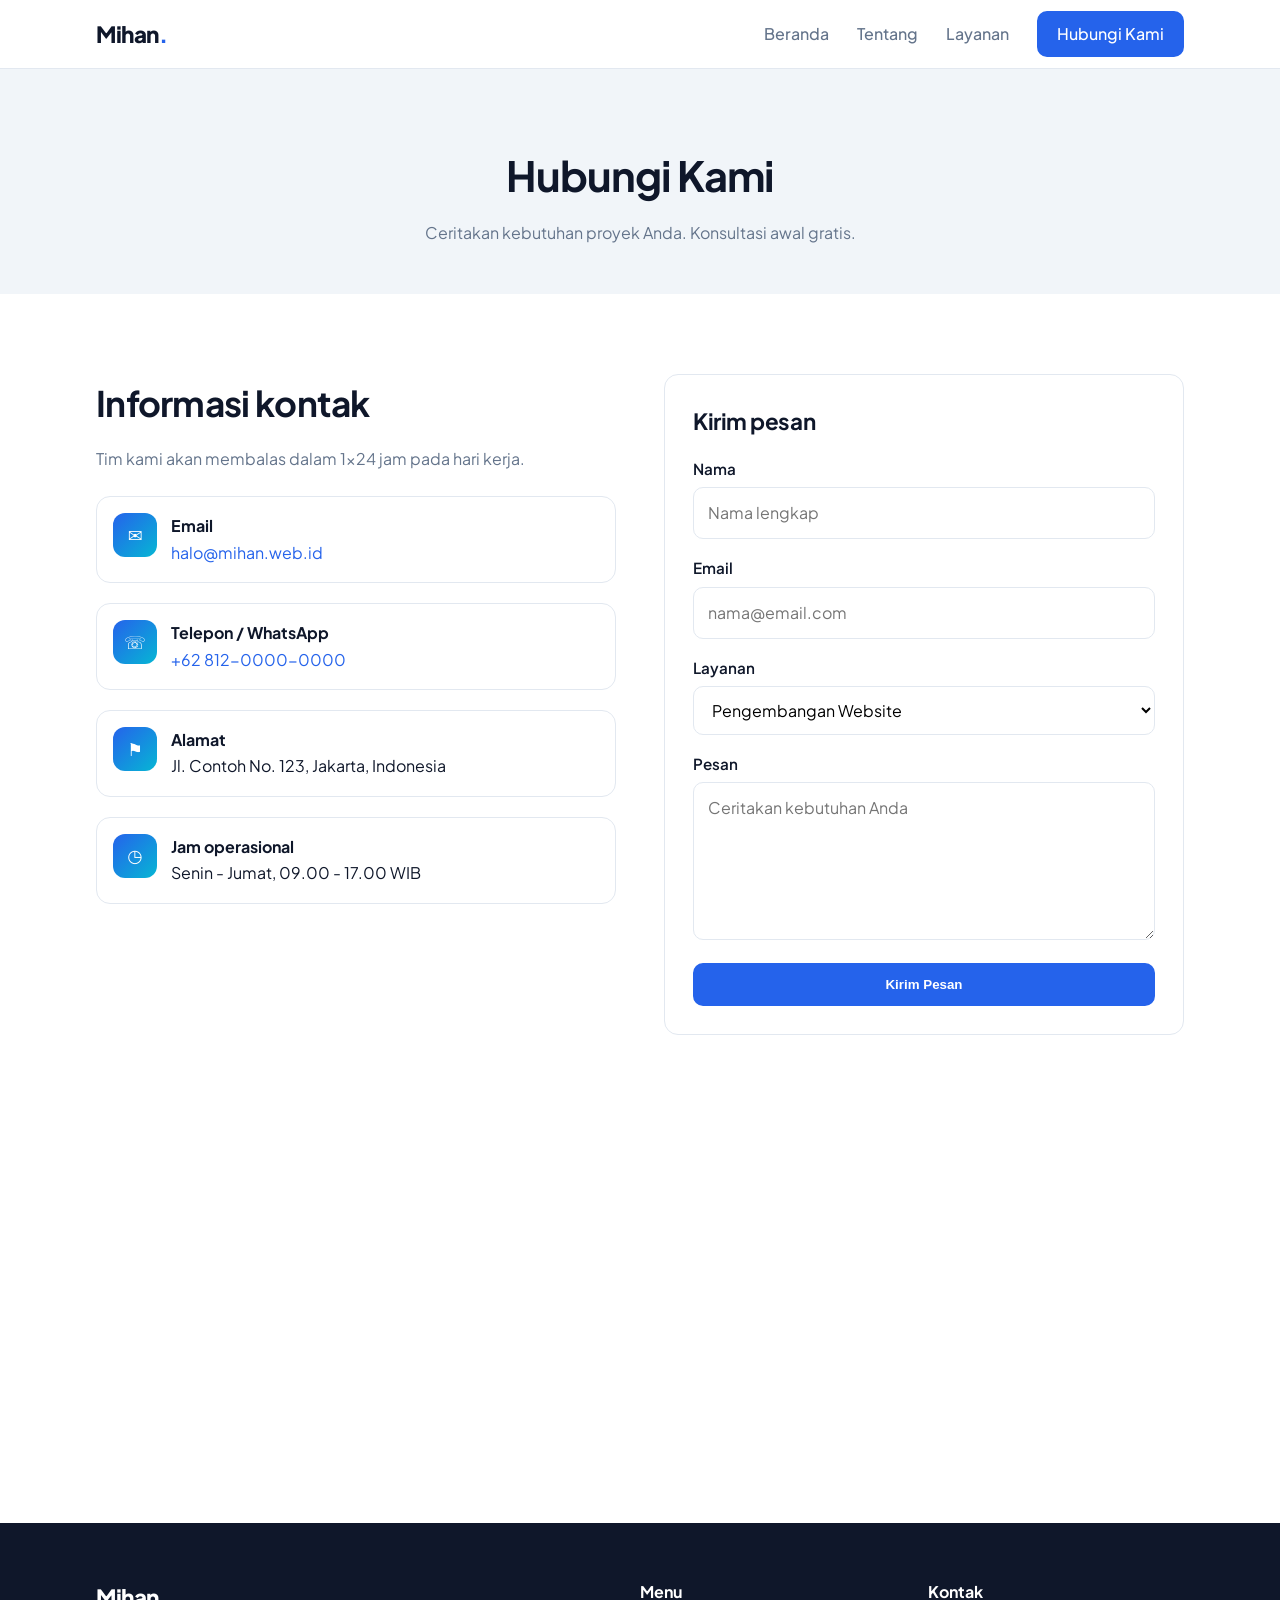
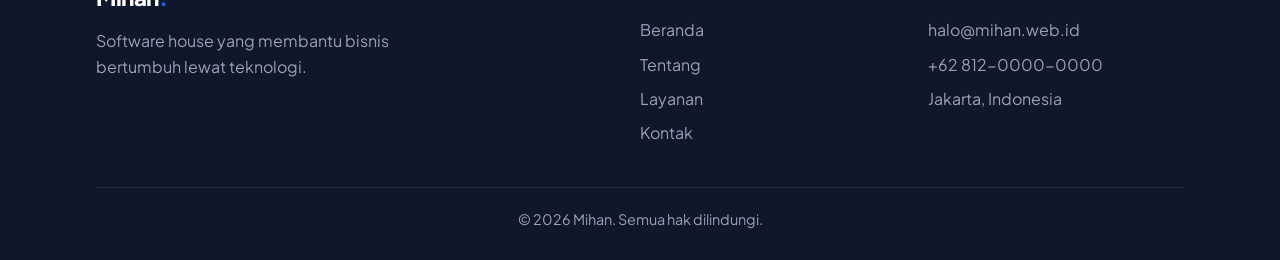
==== site/kontak.html @ 1571bc56 "Initial commit: company profile website Mihan Co-Authored-By: Claude Sonnet 5.5 <noreply@anthropic.c" ====
<!DOCTYPE html>
<html lang="id">
<head>
  <meta charset="UTF-8">
  <meta name="viewport" content="width=device-width, initial-scale=1.0">
  <title>Kontak - Mihan</title>
  <meta name="description" content="Hubungi Mihan untuk konsultasi proyek website, aplikasi, dan sistem informasi.">
  <link rel="icon" href="data:image/svg+xml,<svg xmlns='http://www.w3.org/2000/svg' viewBox='0 0 100 100'><rect width='100' height='100' rx='22' fill='%232563eb'/><text x='50' y='70' font-size='60' text-anchor='middle' fill='white' font-family='Arial' font-weight='bold'>M</text></svg>">
  <link rel="preconnect" href="https://fonts.googleapis.com">
  <link href="https://fonts.googleapis.com/css2?family=Plus+Jakarta+Sans:wght@400;500;600;700;800&display=swap" rel="stylesheet">
  <link rel="stylesheet" href="assets/style.css">
</head>
<body>

<header class="header">
  <div class="container nav">
    <a href="index.html" class="logo">Mihan<span>.</span></a>
    <button class="nav-toggle" aria-label="Buka menu" aria-expanded="false"><span></span><span></span><span></span></button>
    <ul class="nav-links">
      <li><a href="index.html">Beranda</a></li>
      <li><a href="tentang.html">Tentang</a></li>
      <li><a href="layanan.html">Layanan</a></li>
      <li><a href="kontak.html" class="btn btn-primary">Hubungi Kami</a></li>
    </ul>
  </div>
</header>

<section class="page-head">
  <div class="container">
    <h1>Hubungi Kami</h1>
    <p>Ceritakan kebutuhan proyek Anda. Konsultasi awal gratis.</p>
  </div>
</section>

<section class="section">
  <div class="container split" style="align-items:start">
    <!-- ===== INFO KONTAK (ganti dengan data asli) ===== -->
    <div>
      <h2>Informasi kontak</h2>
      <p>Tim kami akan membalas dalam 1x24 jam pada hari kerja.</p>
      <div style="margin-top:24px">
        <div class="contact-item card" style="padding:16px"><div class="icon">&#9993;</div><div><strong>Email</strong><br><a href="mailto:halo@mihan.web.id">halo@mihan.web.id</a></div></div>
        <div class="contact-item card" style="padding:16px"><div class="icon">&#9743;</div><div><strong>Telepon / WhatsApp</strong><br><a href="https://wa.me/6281200000000">+62 812-0000-0000</a></div></div>
        <div class="contact-item card" style="padding:16px"><div class="icon">&#9873;</div><div><strong>Alamat</strong><br>Jl. Contoh No. 123, Jakarta, Indonesia</div></div>
        <div class="contact-item card" style="padding:16px"><div class="icon">&#9719;</div><div><strong>Jam operasional</strong><br>Senin - Jumat, 09.00 - 17.00 WIB</div></div>
      </div>
    </div>

    <!-- ===== FORM (sementara membuka aplikasi email, lihat assets/main.js) ===== -->
    <div class="card">
      <h2 style="font-size:1.4rem;margin-bottom:16px">Kirim pesan</h2>
      <form id="contact-form" class="form">
        <label for="nama">Nama</label>
        <input id="nama" name="nama" type="text" required placeholder="Nama lengkap">
        <label for="email">Email</label>
        <input id="email" name="email" type="email" required placeholder="nama@email.com">
        <label for="layanan">Layanan</label>
        <select id="layanan" name="layanan">
          <option>Pengembangan Website</option>
          <option>Aplikasi Mobile</option>
          <option>Sistem Informasi</option>
          <option>Desain UI/UX</option>
          <option>Cloud &amp; DevOps</option>
          <option>Konsultasi IT</option>
          <option>Lainnya</option>
        </select>
        <label for="pesan">Pesan</label>
        <textarea id="pesan" name="pesan" rows="5" required placeholder="Ceritakan kebutuhan Anda"></textarea>
        <button type="submit" class="btn btn-primary" style="width:100%;cursor:pointer">Kirim Pesan</button>
      </form>
    </div>
  </div>
</section>

<!-- ===== PETA (ganti parameter q= dengan alamat asli) ===== -->
<section class="container">
  <iframe class="map" loading="lazy" title="Lokasi kantor" src="https://www.google.com/maps?q=Jakarta&output=embed"></iframe>
</section>

<footer class="footer">
  <div class="container">
    <div class="footer-grid">
      <div>
        <a href="index.html" class="logo">Mihan<span>.</span></a>
        <p style="margin-top:12px;max-width:340px">Software house yang membantu bisnis bertumbuh lewat teknologi.</p>
      </div>
      <div>
        <h4>Menu</h4>
        <ul>
          <li><a href="index.html">Beranda</a></li>
          <li><a href="tentang.html">Tentang</a></li>
          <li><a href="layanan.html">Layanan</a></li>
          <li><a href="kontak.html">Kontak</a></li>
        </ul>
      </div>
      <div>
        <h4>Kontak</h4>
        <ul>
          <li>halo@mihan.web.id</li>
          <li>+62 812-0000-0000</li>
          <li>Jakarta, Indonesia</li>
        </ul>
      </div>
    </div>
    <div class="footer-bottom">&copy; <span id="year">2026</span> Mihan. Semua hak dilindungi.</div>
  </div>
</footer>

<script src="assets/main.js"></script>
</body>
</html>
---- site/assets/style.css ----
/* ===== Warna & variabel utama (ubah di sini untuk ganti tema) ===== */
:root {
  --primary: #2563eb;
  --primary-dark: #1d4ed8;
  --accent: #06b6d4;
  --text: #0f172a;
  --muted: #64748b;
  --bg: #ffffff;
  --bg-soft: #f1f5f9;
  --border: #e2e8f0;
  --radius: 14px;
  --max: 1120px;
}

* { box-sizing: border-box; margin: 0; padding: 0; }
html { scroll-behavior: smooth; }
body {
  font-family: "Plus Jakarta Sans", system-ui, -apple-system, "Segoe UI", Roboto, sans-serif;
  color: var(--text);
  background: var(--bg);
  line-height: 1.65;
}
img { max-width: 100%; display: block; }
a { color: var(--primary); text-decoration: none; }
.container { width: 100%; max-width: var(--max); margin: 0 auto; padding: 0 16px; }

/* ===== Header / navigasi ===== */
.header {
  position: sticky; top: 0; z-index: 50;
  background: rgba(255,255,255,.9);
  backdrop-filter: blur(8px);
  border-bottom: 1px solid var(--border);
}
.nav { display: flex; align-items: center; justify-content: space-between; height: 68px; }
.logo { font-weight: 800; font-size: 1.4rem; color: var(--text); letter-spacing: -.02em; }
.logo span { color: var(--primary); }
.nav-links { display: flex; gap: 28px; list-style: none; align-items: center; }
.nav-links a { color: var(--muted); font-weight: 500; }
.nav-links a:hover, .nav-links a.active { color: var(--primary); }
.nav-toggle { display: none; background: none; border: 0; cursor: pointer; padding: 8px; }
.nav-toggle span { display: block; width: 24px; height: 2px; background: var(--text); margin: 5px 0; }

/* ===== Tombol ===== */
.btn {
  display: inline-block; padding: 12px 24px; border-radius: 10px;
  font-weight: 600; transition: .2s; border: 2px solid var(--primary);
}
.btn-primary { background: var(--primary); color: #fff; }
.btn-primary:hover { background: var(--primary-dark); border-color: var(--primary-dark); }
.btn-outline { color: var(--primary); background: transparent; }
.btn-outline:hover { background: var(--primary); color: #fff; }
.nav-links .btn { color: #fff; padding: 8px 18px; }

/* ===== Hero ===== */
.hero {
  padding: 96px 0 80px;
  background: radial-gradient(1000px 500px at 85% -10%, rgba(6,182,212,.18), transparent),
              radial-gradient(800px 400px at 0% 0%, rgba(37,99,235,.14), transparent);
}
.hero-grid { display: grid; grid-template-columns: 1.1fr .9fr; gap: 48px; align-items: center; }
.badge {
  display: inline-block; padding: 6px 14px; border-radius: 999px;
  background: rgba(37,99,235,.1); color: var(--primary); font-weight: 600; font-size: .85rem;
  margin-bottom: 18px;
}
.hero h1 { font-size: clamp(2rem, 5vw, 3.4rem); line-height: 1.15; letter-spacing: -.03em; margin-bottom: 18px; }
.hero h1 .grad {
  background: linear-gradient(90deg, var(--primary), var(--accent));
  -webkit-background-clip: text; background-clip: text; color: transparent;
}
.hero p { color: var(--muted); font-size: 1.1rem; margin-bottom: 28px; max-width: 560px; }
.hero-actions { display: flex; gap: 12px; flex-wrap: wrap; }
.hero-card {
  background: #0f172a; color: #e2e8f0; border-radius: var(--radius);
  padding: 24px; font-family: ui-monospace, "SFMono-Regular", Menlo, monospace; font-size: .9rem;
  box-shadow: 0 30px 60px -20px rgba(15,23,42,.45);
}
.hero-card .dots { display: flex; gap: 6px; margin-bottom: 16px; }
.hero-card .dots i { width: 12px; height: 12px; border-radius: 50%; background: #ef4444; }
.hero-card .dots i:nth-child(2) { background: #f59e0b; }
.hero-card .dots i:nth-child(3) { background: #22c55e; }
.hero-card .k { color: #60a5fa; } .hero-card .s { color: #34d399; } .hero-card .c { color: #64748b; }

/* ===== Page header (halaman selain beranda) ===== */
.page-head { padding: 72px 0 48px; background: var(--bg-soft); text-align: center; }
.page-head h1 { font-size: clamp(1.8rem, 4vw, 2.6rem); letter-spacing: -.02em; }
.page-head p { color: var(--muted); max-width: 620px; margin: 10px auto 0; }

/* ===== Section umum ===== */
.section { padding: 80px 0; }
.section.soft { background: var(--bg-soft); }
.section-title { text-align: center; max-width: 640px; margin: 0 auto 48px; }
.section-title h2 { font-size: clamp(1.6rem, 3.5vw, 2.2rem); letter-spacing: -.02em; margin-bottom: 10px; }
.section-title p { color: var(--muted); }

/* ===== Kartu ===== */
.grid { display: grid; gap: 24px; }
.grid-3 { grid-template-columns: repeat(3, 1fr); }
.grid-2 { grid-template-columns: repeat(2, 1fr); }
.grid-4 { grid-template-columns: repeat(4, 1fr); }
.card {
  background: #fff; border: 1px solid var(--border); border-radius: var(--radius);
  padding: 28px; transition: .2s;
}
.card:hover { transform: translateY(-4px); box-shadow: 0 20px 40px -20px rgba(15,23,42,.2); }
.card .icon {
  width: 48px; height: 48px; border-radius: 12px; display: grid; place-items: center;
  background: linear-gradient(135deg, var(--primary), var(--accent)); color: #fff;
  font-size: 1.4rem; margin-bottom: 16px;
}
.card h3 { font-size: 1.15rem; margin-bottom: 8px; }
.card p { color: var(--muted); }
.card ul { color: var(--muted); padding-left: 18px; margin-top: 10px; }

/* ===== Statistik ===== */
.stats { text-align: center; }
.stats strong { display: block; font-size: 2.2rem; color: var(--primary); letter-spacing: -.02em; }
.stats span { color: var(--muted); }

/* ===== Dua kolom ===== */
.split { display: grid; grid-template-columns: 1fr 1fr; gap: 48px; align-items: center; }
.split h2 { font-size: clamp(1.6rem, 3.5vw, 2.2rem); margin-bottom: 14px; letter-spacing: -.02em; }
.split p { color: var(--muted); margin-bottom: 14px; }
.visual {
  aspect-ratio: 4/3; border-radius: var(--radius);
  background: linear-gradient(135deg, var(--primary), var(--accent));
  display: grid; place-items: center; color: #fff; font-size: 4rem; font-weight: 800;
}

/* ===== CTA ===== */
.cta {
  background: linear-gradient(135deg, var(--primary), var(--accent));
  color: #fff; border-radius: 20px; padding: 56px 32px; text-align: center;
}
.cta h2 { font-size: clamp(1.5rem, 3.5vw, 2.1rem); margin-bottom: 10px; }
.cta p { opacity: .9; margin-bottom: 24px; }
.cta .btn { background: #fff; color: var(--primary); border-color: #fff; }

/* ===== Kontak ===== */
.contact-item { display: flex; gap: 14px; margin-bottom: 20px; }
.contact-item .icon { flex: none; width: 44px; height: 44px; margin: 0; font-size: 1.1rem; }
.form label { display: block; font-weight: 600; margin-bottom: 6px; font-size: .95rem; }
.form input, .form textarea, .form select {
  width: 100%; padding: 12px 14px; border: 1px solid var(--border); border-radius: 10px;
  font: inherit; margin-bottom: 16px; background: #fff;
}
.form input:focus, .form textarea:focus, .form select:focus { outline: 2px solid var(--primary); border-color: transparent; }
.map { border: 0; width: 100%; height: 320px; border-radius: var(--radius); }

/* ===== Footer ===== */
.footer { background: #0f172a; color: #94a3b8; padding: 56px 0 28px; margin-top: 80px; }
.footer .logo { color: #fff; }
.footer-grid { display: grid; grid-template-columns: 2fr 1fr 1fr; gap: 32px; margin-bottom: 32px; }
.footer h4 { color: #fff; margin-bottom: 12px; }
.footer ul { list-style: none; }
.footer ul li { margin-bottom: 8px; }
.footer a { color: #94a3b8; }
.footer a:hover { color: #fff; }
.footer-bottom { border-top: 1px solid #1e293b; padding-top: 20px; font-size: .9rem; text-align: center; }

/* ===== Responsif ===== */
@media (max-width: 900px) {
  .hero-grid, .split { grid-template-columns: 1fr; }
  .grid-3, .grid-4 { grid-template-columns: repeat(2, 1fr); }
  .footer-grid { grid-template-columns: 1fr 1fr; }
}
@media (max-width: 720px) {
  .nav-toggle { display: block; }
  .nav-links {
    display: none; position: absolute; top: 68px; left: 0; right: 0;
    flex-direction: column; gap: 0; background: #fff; border-bottom: 1px solid var(--border);
    padding: 8px 16px 16px;
  }
  .nav-links.open { display: flex; }
  .nav-links li { width: 100%; }
  .nav-links a { display: block; padding: 12px 0; }
  .nav-links .btn { text-align: center; margin-top: 8px; }
  .grid-3, .grid-4, .grid-2, .footer-grid { grid-template-columns: 1fr; }
  .hero { padding: 64px 0 56px; }
  .section { padding: 56px 0; }
}
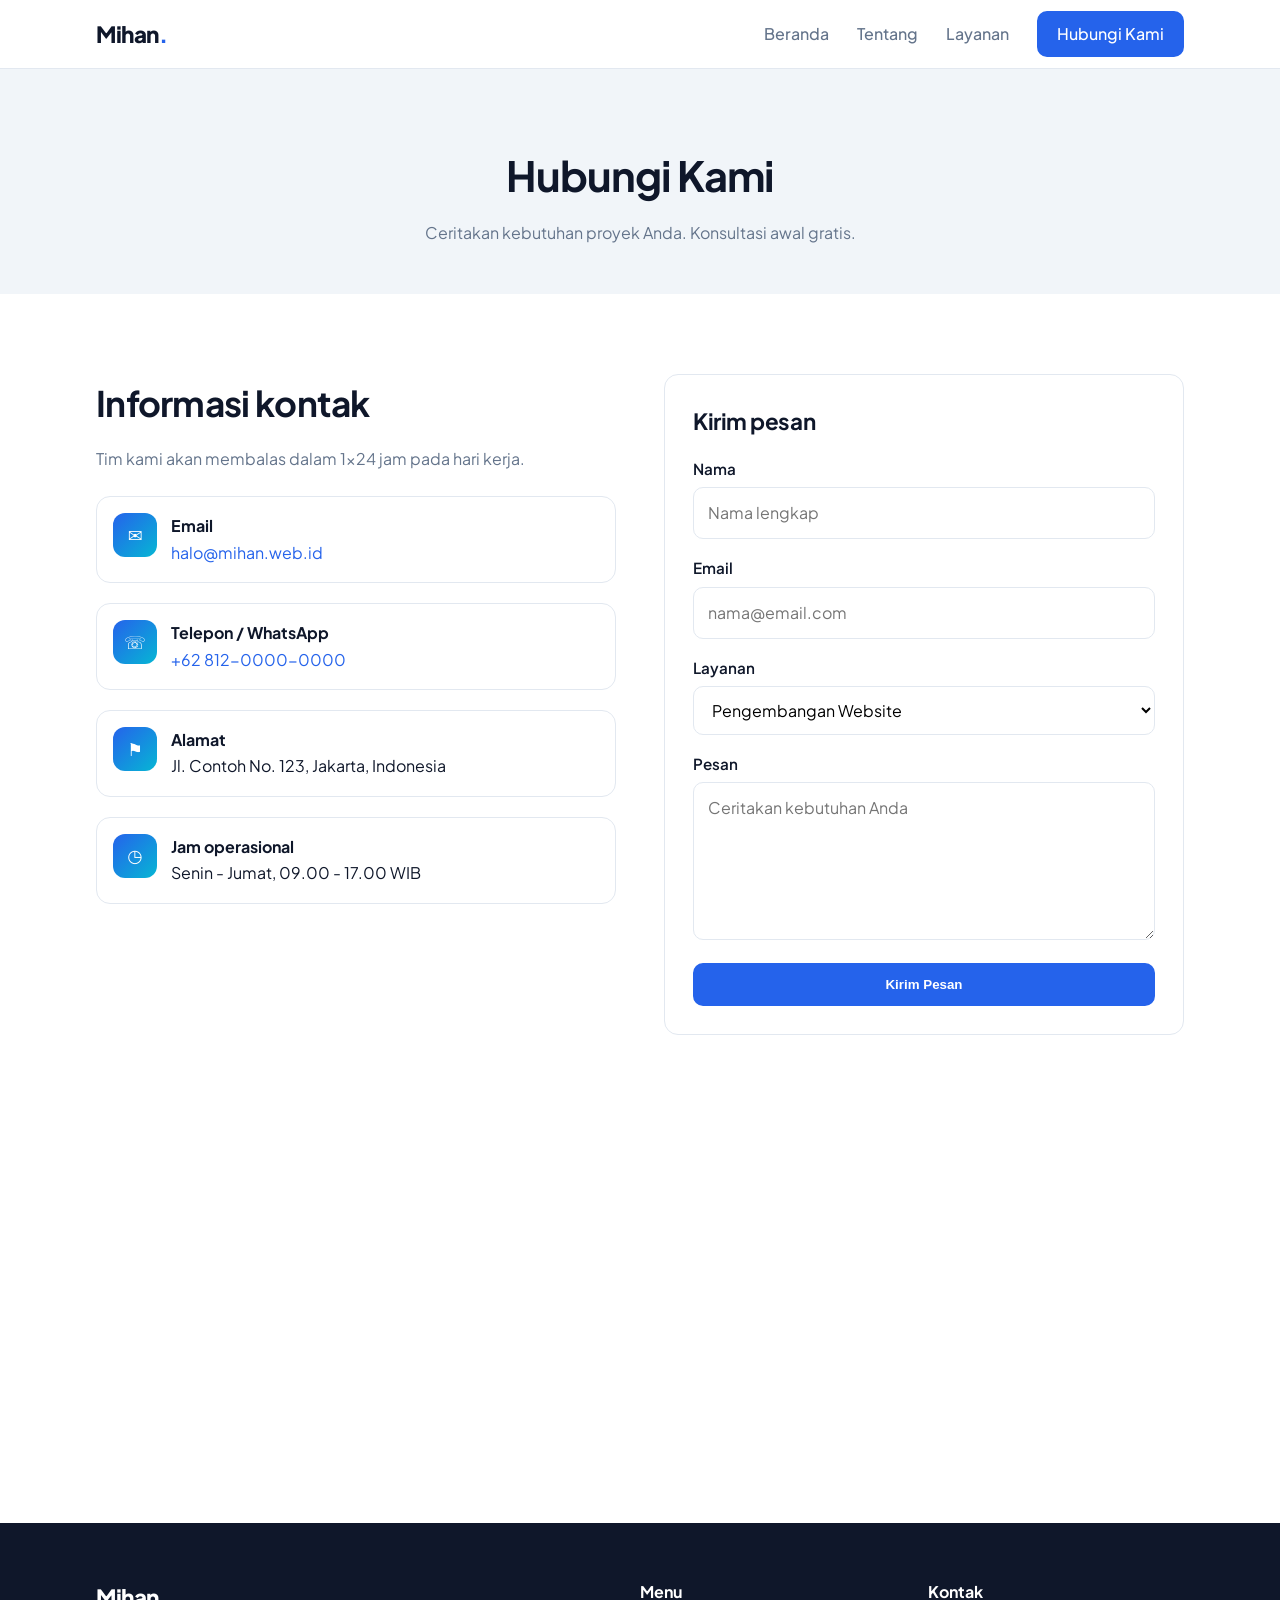
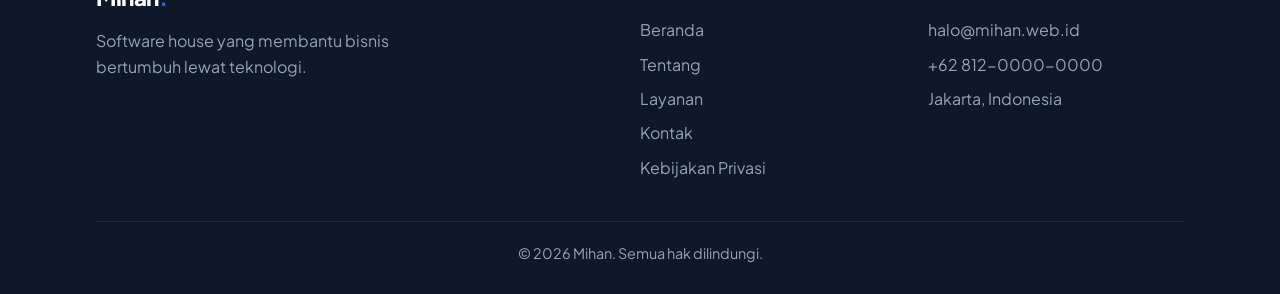
==== commit 27679dd5: "Tambah halaman Kebijakan Privasi dan tautannya di footer - site/privasi.html: kebijakan privasi situ" ====
--- a/site/kontak.html
+++ b/site/kontak.html
@@ -91,6 +91,7 @@
           <li><a href="tentang.html">Tentang</a></li>
           <li><a href="layanan.html">Layanan</a></li>
           <li><a href="kontak.html">Kontak</a></li>
+          <li><a href="privasi.html">Kebijakan Privasi</a></li>
         </ul>
       </div>
       <div>
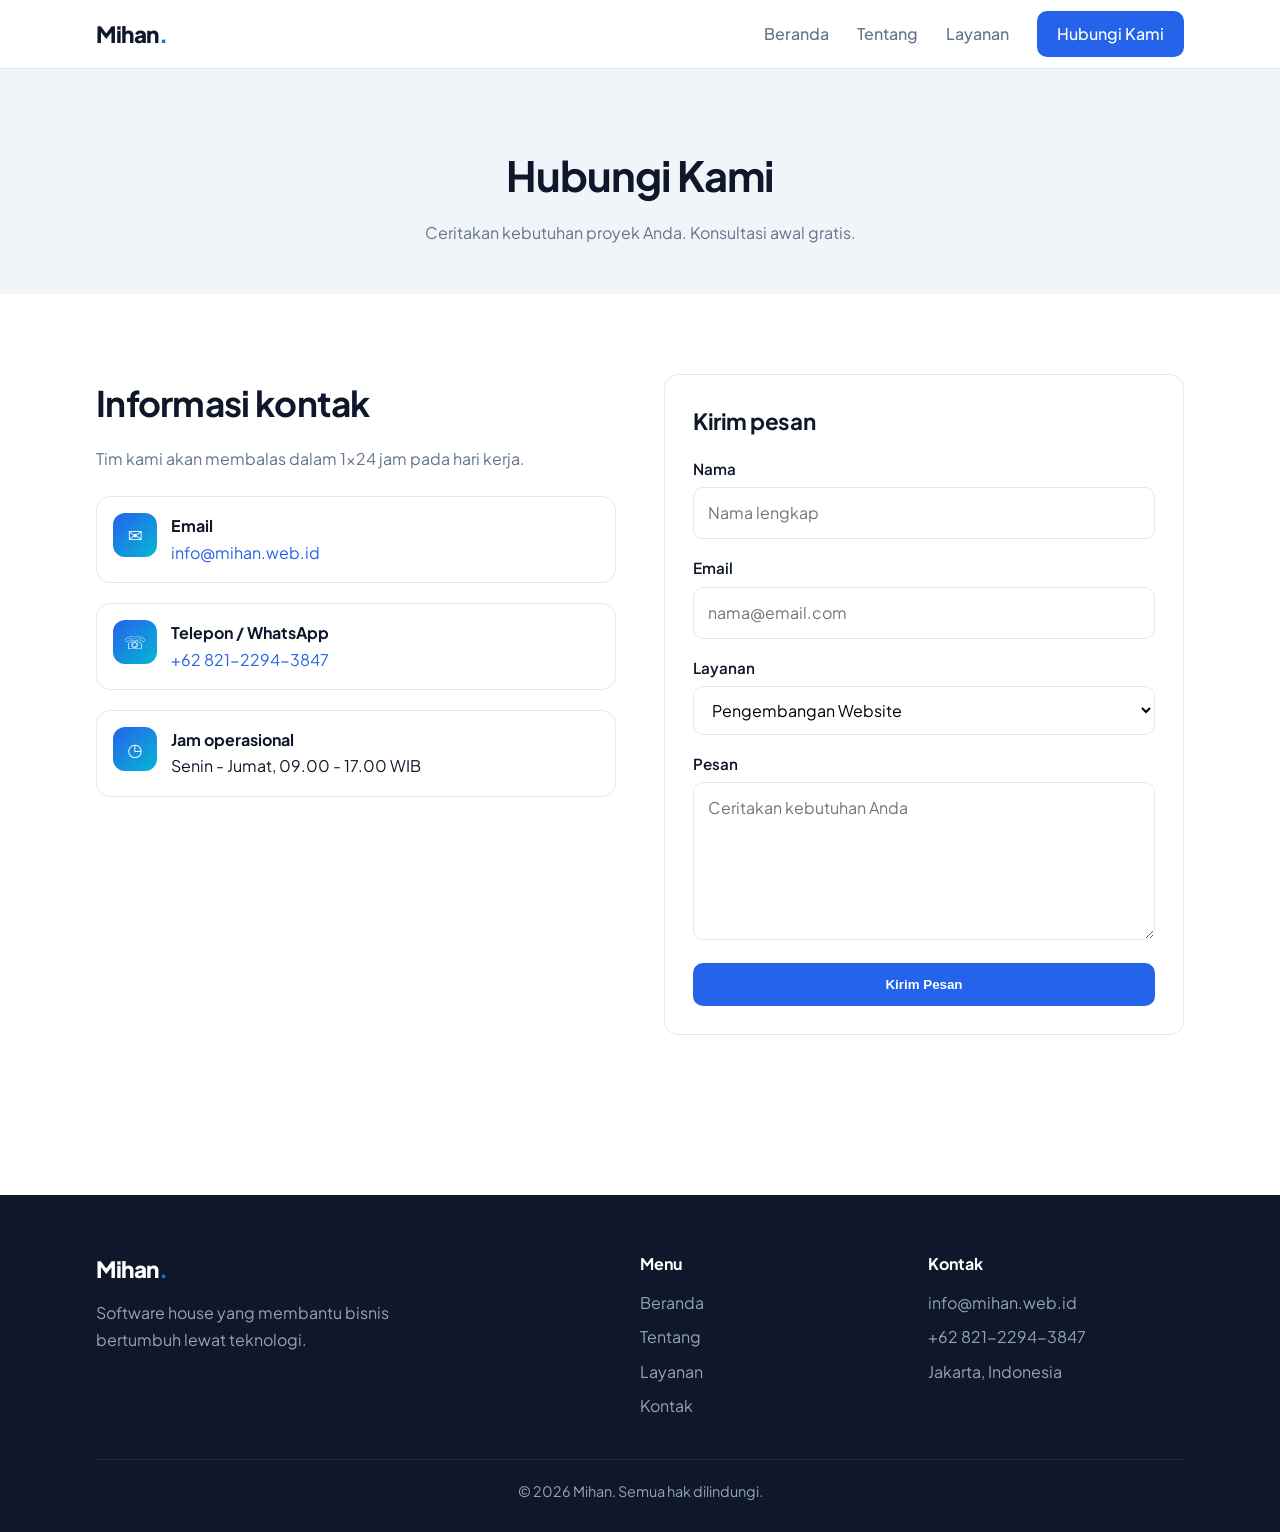
==== commit 33d21141: "change static, and add logo" ====
--- a/site/kontak.html
+++ b/site/kontak.html
@@ -1,112 +1,132 @@
 <!DOCTYPE html>
 <html lang="id">
+
 <head>
   <meta charset="UTF-8">
   <meta name="viewport" content="width=device-width, initial-scale=1.0">
   <title>Kontak - Mihan</title>
   <meta name="description" content="Hubungi Mihan untuk konsultasi proyek website, aplikasi, dan sistem informasi.">
-  <link rel="icon" href="data:image/svg+xml,<svg xmlns='http://www.w3.org/2000/svg' viewBox='0 0 100 100'><rect width='100' height='100' rx='22' fill='%232563eb'/><text x='50' y='70' font-size='60' text-anchor='middle' fill='white' font-family='Arial' font-weight='bold'>M</text></svg>">
+  <link rel="icon"
+    href="data:image/svg+xml,<svg xmlns='http://www.w3.org/2000/svg' viewBox='0 0 100 100'><rect width='100' height='100' rx='22' fill='%232563eb'/><text x='50' y='70' font-size='60' text-anchor='middle' fill='white' font-family='Arial' font-weight='bold'>M</text></svg>">
   <link rel="preconnect" href="https://fonts.googleapis.com">
-  <link href="https://fonts.googleapis.com/css2?family=Plus+Jakarta+Sans:wght@400;500;600;700;800&display=swap" rel="stylesheet">
+  <link href="https://fonts.googleapis.com/css2?family=Plus+Jakarta+Sans:wght@400;500;600;700;800&display=swap"
+    rel="stylesheet">
   <link rel="stylesheet" href="assets/style.css">
 </head>
+
 <body>
 
-<header class="header">
-  <div class="container nav">
-    <a href="index.html" class="logo">Mihan<span>.</span></a>
-    <button class="nav-toggle" aria-label="Buka menu" aria-expanded="false"><span></span><span></span><span></span></button>
-    <ul class="nav-links">
-      <li><a href="index.html">Beranda</a></li>
-      <li><a href="tentang.html">Tentang</a></li>
-      <li><a href="layanan.html">Layanan</a></li>
-      <li><a href="kontak.html" class="btn btn-primary">Hubungi Kami</a></li>
-    </ul>
-  </div>
-</header>
+  <header class="header">
+    <div class="container nav">
+      <a href="index.html" class="logo">Mihan<span>.</span></a>
+      <button class="nav-toggle" aria-label="Buka menu"
+        aria-expanded="false"><span></span><span></span><span></span></button>
+      <ul class="nav-links">
+        <li><a href="index.html">Beranda</a></li>
+        <li><a href="tentang.html">Tentang</a></li>
+        <li><a href="layanan.html">Layanan</a></li>
+        <li><a href="kontak.html" class="btn btn-primary">Hubungi Kami</a></li>
+      </ul>
+    </div>
+  </header>
 
-<section class="page-head">
-  <div class="container">
-    <h1>Hubungi Kami</h1>
-    <p>Ceritakan kebutuhan proyek Anda. Konsultasi awal gratis.</p>
-  </div>
-</section>
+  <section class="page-head">
+    <div class="container">
+      <h1>Hubungi Kami</h1>
+      <p>Ceritakan kebutuhan proyek Anda. Konsultasi awal gratis.</p>
+    </div>
+  </section>
 
-<section class="section">
-  <div class="container split" style="align-items:start">
-    <!-- ===== INFO KONTAK (ganti dengan data asli) ===== -->
-    <div>
-      <h2>Informasi kontak</h2>
-      <p>Tim kami akan membalas dalam 1x24 jam pada hari kerja.</p>
-      <div style="margin-top:24px">
-        <div class="contact-item card" style="padding:16px"><div class="icon">&#9993;</div><div><strong>Email</strong><br><a href="mailto:halo@mihan.web.id">halo@mihan.web.id</a></div></div>
-        <div class="contact-item card" style="padding:16px"><div class="icon">&#9743;</div><div><strong>Telepon / WhatsApp</strong><br><a href="https://wa.me/6281200000000">+62 812-0000-0000</a></div></div>
-        <div class="contact-item card" style="padding:16px"><div class="icon">&#9873;</div><div><strong>Alamat</strong><br>Jl. Contoh No. 123, Jakarta, Indonesia</div></div>
-        <div class="contact-item card" style="padding:16px"><div class="icon">&#9719;</div><div><strong>Jam operasional</strong><br>Senin - Jumat, 09.00 - 17.00 WIB</div></div>
+  <section class="section">
+    <div class="container split" style="align-items:start">
+      <!-- ===== INFO KONTAK (ganti dengan data asli) ===== -->
+      <div>
+        <h2>Informasi kontak</h2>
+        <p>Tim kami akan membalas dalam 1x24 jam pada hari kerja.</p>
+        <div style="margin-top:24px">
+          <div class="contact-item card" style="padding:16px">
+            <div class="icon">&#9993;</div>
+            <div><strong>Email</strong><br><a href="mailto:info@mihan.web.id">info@mihan.web.id</a></div>
+          </div>
+          <div class="contact-item card" style="padding:16px">
+            <div class="icon">&#9743;</div>
+            <div><strong>Telepon / WhatsApp</strong><br><a href="https://wa.me/6282122943847">+62 821-2294-3847</a>
+            </div>
+          </div>
+          <!-- <div class="contact-item card" style="padding:16px">
+            <div class="icon">&#9873;</div>
+            <div><strong>Alamat</strong><br>Perumahan, Jl. Boulevard Graha Raya Cluster Fortune Garden No.D8/E12,
+              RT.003/RW.003, Tajur, Kec. Ciledug, Kota Tangerang, Banten 15152</div>
+          </div> -->
+          <div class="contact-item card" style="padding:16px">
+            <div class="icon">&#9719;</div>
+            <div><strong>Jam operasional</strong><br>Senin - Jumat, 09.00 - 17.00 WIB</div>
+          </div>
+        </div>
+      </div>
+
+      <!-- ===== FORM (sementara membuka aplikasi email, lihat assets/main.js) ===== -->
+      <div class="card">
+        <h2 style="font-size:1.4rem;margin-bottom:16px">Kirim pesan</h2>
+        <form id="contact-form" class="form">
+          <label for="nama">Nama</label>
+          <input id="nama" name="nama" type="text" required placeholder="Nama lengkap">
+          <label for="email">Email</label>
+          <input id="email" name="email" type="email" required placeholder="nama@email.com">
+          <label for="layanan">Layanan</label>
+          <select id="layanan" name="layanan">
+            <option>Pengembangan Website</option>
+            <option>Aplikasi Mobile</option>
+            <option>Sistem Informasi</option>
+            <option>Desain UI/UX</option>
+            <option>Cloud &amp; DevOps</option>
+            <option>Konsultasi IT</option>
+            <option>Lainnya</option>
+          </select>
+          <label for="pesan">Pesan</label>
+          <textarea id="pesan" name="pesan" rows="5" required placeholder="Ceritakan kebutuhan Anda"></textarea>
+          <button type="submit" class="btn btn-primary" style="width:100%;cursor:pointer">Kirim Pesan</button>
+        </form>
       </div>
     </div>
+  </section>
 
-    <!-- ===== FORM (sementara membuka aplikasi email, lihat assets/main.js) ===== -->
-    <div class="card">
-      <h2 style="font-size:1.4rem;margin-bottom:16px">Kirim pesan</h2>
-      <form id="contact-form" class="form">
-        <label for="nama">Nama</label>
-        <input id="nama" name="nama" type="text" required placeholder="Nama lengkap">
-        <label for="email">Email</label>
-        <input id="email" name="email" type="email" required placeholder="nama@email.com">
-        <label for="layanan">Layanan</label>
-        <select id="layanan" name="layanan">
-          <option>Pengembangan Website</option>
-          <option>Aplikasi Mobile</option>
-          <option>Sistem Informasi</option>
-          <option>Desain UI/UX</option>
-          <option>Cloud &amp; DevOps</option>
-          <option>Konsultasi IT</option>
-          <option>Lainnya</option>
-        </select>
-        <label for="pesan">Pesan</label>
-        <textarea id="pesan" name="pesan" rows="5" required placeholder="Ceritakan kebutuhan Anda"></textarea>
-        <button type="submit" class="btn btn-primary" style="width:100%;cursor:pointer">Kirim Pesan</button>
-      </form>
+  <!-- ===== PETA (ganti parameter q= dengan alamat asli) ===== -->
+  <!-- <section class="container">
+    <iframe class="map" loading="lazy" title="Lokasi kantor"
+      src="https://www.google.com/maps?q=Jakarta&output=embed"></iframe>
+  </section> -->
+
+  <footer class="footer">
+    <div class="container">
+      <div class="footer-grid">
+        <div>
+          <a href="index.html" class="logo">Mihan<span>.</span></a>
+          <p style="margin-top:12px;max-width:340px">Software house yang membantu bisnis bertumbuh lewat teknologi.</p>
+        </div>
+        <div>
+          <h4>Menu</h4>
+          <ul>
+            <li><a href="index.html">Beranda</a></li>
+            <li><a href="tentang.html">Tentang</a></li>
+            <li><a href="layanan.html">Layanan</a></li>
+            <li><a href="kontak.html">Kontak</a></li>
+          </ul>
+        </div>
+        <div>
+          <h4>Kontak</h4>
+          <ul>
+            <li>info@mihan.web.id</li>
+            <li>+62 821-2294-3847</li>
+            <li>Jakarta, Indonesia</li>
+          </ul>
+        </div>
+      </div>
+      <div class="footer-bottom">&copy; <span id="year">2026</span> Mihan. Semua hak dilindungi.</div>
     </div>
-  </div>
-</section>
+  </footer>
 
-<!-- ===== PETA (ganti parameter q= dengan alamat asli) ===== -->
-<section class="container">
-  <iframe class="map" loading="lazy" title="Lokasi kantor" src="https://www.google.com/maps?q=Jakarta&output=embed"></iframe>
-</section>
+  <script src="assets/main.js"></script>
+</body>
 
-<footer class="footer">
-  <div class="container">
-    <div class="footer-grid">
-      <div>
-        <a href="index.html" class="logo">Mihan<span>.</span></a>
-        <p style="margin-top:12px;max-width:340px">Software house yang membantu bisnis bertumbuh lewat teknologi.</p>
-      </div>
-      <div>
-        <h4>Menu</h4>
-        <ul>
-          <li><a href="index.html">Beranda</a></li>
-          <li><a href="tentang.html">Tentang</a></li>
-          <li><a href="layanan.html">Layanan</a></li>
-          <li><a href="kontak.html">Kontak</a></li>
-          <li><a href="privasi.html">Kebijakan Privasi</a></li>
-        </ul>
-      </div>
-      <div>
-        <h4>Kontak</h4>
-        <ul>
-          <li>halo@mihan.web.id</li>
-          <li>+62 812-0000-0000</li>
-          <li>Jakarta, Indonesia</li>
-        </ul>
-      </div>
-    </div>
-    <div class="footer-bottom">&copy; <span id="year">2026</span> Mihan. Semua hak dilindungi.</div>
-  </div>
-</footer>
-
-<script src="assets/main.js"></script>
-</body>
-</html>
+</html>
--- a/site/assets/style.css
+++ b/site/assets/style.css
@@ -126,6 +126,7 @@
   background: linear-gradient(135deg, var(--primary), var(--accent));
   display: grid; place-items: center; color: #fff; font-size: 4rem; font-weight: 800;
 }
+.visual img { width: 100%; height: 100%; object-fit: cover; border-radius: inherit; display: block; }
 
 /* ===== CTA ===== */
 .cta {
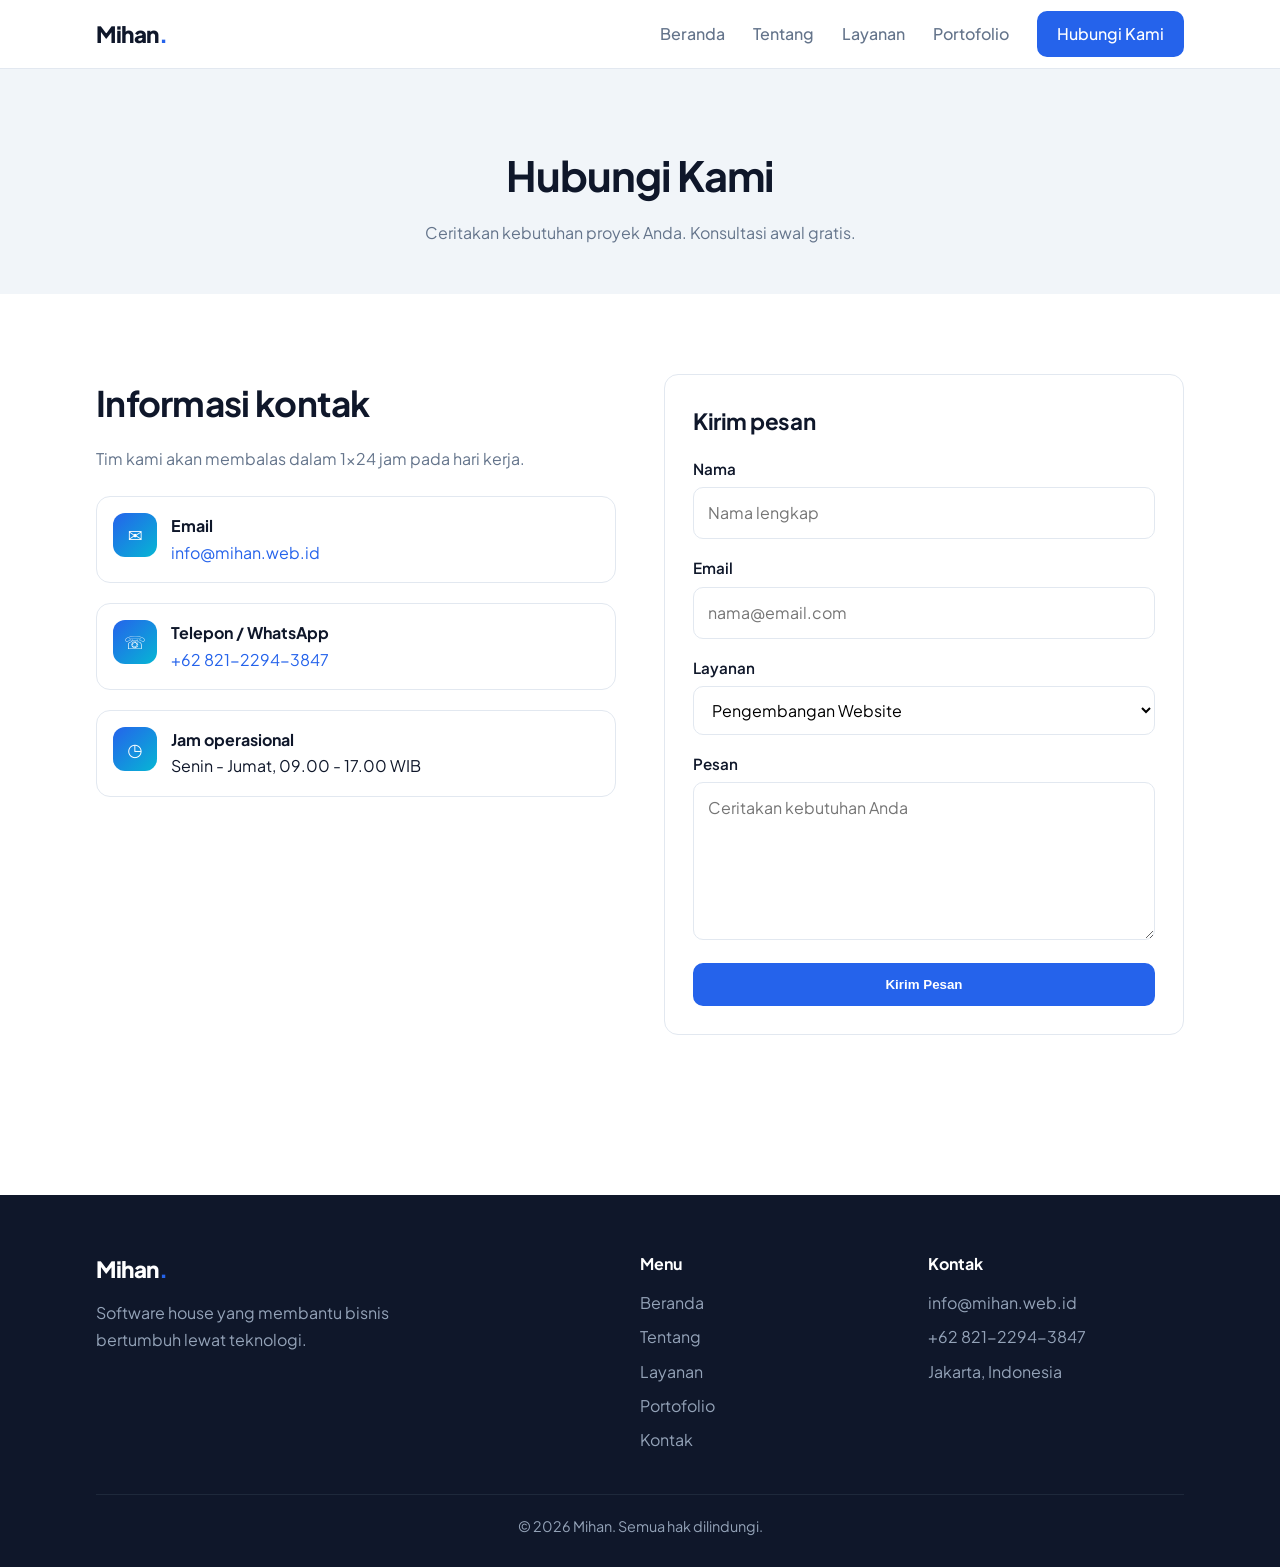
==== commit 43455f73: "feat: add portolio" ====
--- a/site/kontak.html
+++ b/site/kontak.html
@@ -25,6 +25,7 @@
         <li><a href="index.html">Beranda</a></li>
         <li><a href="tentang.html">Tentang</a></li>
         <li><a href="layanan.html">Layanan</a></li>
+        <li><a href="portofolio.html">Portofolio</a></li>
         <li><a href="kontak.html" class="btn btn-primary">Hubungi Kami</a></li>
       </ul>
     </div>
@@ -110,6 +111,7 @@
             <li><a href="index.html">Beranda</a></li>
             <li><a href="tentang.html">Tentang</a></li>
             <li><a href="layanan.html">Layanan</a></li>
+            <li><a href="portofolio.html">Portofolio</a></li>
             <li><a href="kontak.html">Kontak</a></li>
           </ul>
         </div>
--- a/site/assets/style.css
+++ b/site/assets/style.css
@@ -180,3 +180,139 @@
   .hero { padding: 64px 0 56px; }
   .section { padding: 56px 0; }
 }
+
+/* ===== Portofolio ===== */
+.pf-hero {
+  position: relative; overflow: hidden; color: #fff; padding: 104px 0 88px;
+  background:
+    radial-gradient(700px 400px at 85% 10%, rgba(6,182,212,.25), transparent 70%),
+    radial-gradient(600px 400px at 10% 90%, rgba(124,58,237,.25), transparent 70%),
+    #0b1120;
+}
+.pf-hero::before {
+  content: ""; position: absolute; inset: 0; pointer-events: none;
+  background-image: linear-gradient(rgba(255,255,255,.05) 1px, transparent 1px),
+                    linear-gradient(90deg, rgba(255,255,255,.05) 1px, transparent 1px);
+  background-size: 48px 48px;
+  mask-image: radial-gradient(ellipse at 50% 30%, #000 30%, transparent 75%);
+  -webkit-mask-image: radial-gradient(ellipse at 50% 30%, #000 30%, transparent 75%);
+}
+.pf-hero .container { position: relative; }
+.pf-eyebrow {
+  display: inline-flex; align-items: center; gap: 8px; padding: 6px 14px; border-radius: 999px;
+  border: 1px solid rgba(255,255,255,.15); background: rgba(255,255,255,.05);
+  font-size: .85rem; font-weight: 600; color: #cbd5e1; margin-bottom: 22px;
+}
+.pf-eyebrow i { width: 8px; height: 8px; border-radius: 50%; background: #22c55e; box-shadow: 0 0 0 4px rgba(34,197,94,.2); }
+.pf-hero h1 { font-size: clamp(2.2rem, 6vw, 4rem); line-height: 1.08; letter-spacing: -.035em; margin-bottom: 20px; }
+.pf-hero .grad { background: linear-gradient(90deg, #60a5fa, #22d3ee, #a78bfa); -webkit-background-clip: text; background-clip: text; color: transparent; }
+.pf-hero p { color: #94a3b8; font-size: 1.1rem; max-width: 620px; margin-bottom: 44px; }
+.pf-index { display: grid; grid-template-columns: repeat(3, 1fr); gap: 16px; }
+.pf-index a {
+  display: grid; grid-template-columns: auto 1fr; column-gap: 14px; align-items: center;
+  padding: 18px 20px; border-radius: var(--radius); color: #fff;
+  border: 1px solid rgba(255,255,255,.1); background: rgba(255,255,255,.03); transition: .25s;
+}
+.pf-index a:hover { border-color: var(--c); background: rgba(255,255,255,.07); transform: translateY(-3px); }
+.pf-index b { grid-row: span 2; font-size: 1.6rem; color: var(--c); letter-spacing: -.02em; }
+.pf-index span { font-weight: 700; }
+.pf-index small { color: #94a3b8; }
+
+.pf-project { position: relative; padding: 112px 0; overflow: hidden; scroll-margin-top: 68px; }
+.pf-project::before {
+  content: ""; position: absolute; width: 640px; height: 640px; border-radius: 50%; pointer-events: none;
+  right: -200px; top: 50%; transform: translateY(-50%);
+  background: radial-gradient(circle, color-mix(in srgb, var(--c) 18%, transparent), transparent 70%);
+}
+.pf-project:nth-of-type(even)::before { right: auto; left: -200px; }
+.pf-project.dark { background: #0b0d12; color: #f1f5f9; }
+.pf-grid { position: relative; display: grid; grid-template-columns: .85fr 1.15fr; gap: 64px; align-items: center; }
+.pf-grid.flip .pf-text { order: 2; }
+.pf-num {
+  display: block; font-size: 5.5rem; font-weight: 800; line-height: 1; letter-spacing: -.05em; margin-bottom: 8px;
+  background: linear-gradient(180deg, var(--c), transparent); -webkit-background-clip: text; background-clip: text; color: transparent; opacity: .55;
+}
+.pf-tag { display: inline-block; font-size: .8rem; font-weight: 700; letter-spacing: .08em; text-transform: uppercase; color: var(--c); margin-bottom: 10px; }
+.pf-text h2 { font-size: clamp(1.7rem, 3.8vw, 2.5rem); line-height: 1.15; letter-spacing: -.03em; margin-bottom: 14px; }
+.pf-text p { color: var(--muted); margin-bottom: 20px; }
+.dark .pf-text p { color: #94a3b8; }
+.pf-feats { list-style: none; margin-bottom: 22px; }
+.pf-feats li { position: relative; padding-left: 30px; margin-bottom: 10px; font-weight: 500; }
+.pf-feats li::before {
+  content: "\2713"; position: absolute; left: 0; top: 2px; width: 20px; height: 20px; border-radius: 6px;
+  display: grid; place-items: center; font-size: .7rem; font-weight: 800; color: #fff;
+  background: linear-gradient(135deg, var(--c), var(--c2));
+}
+.pf-chips { display: flex; flex-wrap: wrap; gap: 8px; }
+.pf-chips span {
+  padding: 5px 12px; border-radius: 999px; font-size: .8rem; font-weight: 600;
+  color: var(--c); background: color-mix(in srgb, var(--c) 10%, transparent);
+  border: 1px solid color-mix(in srgb, var(--c) 25%, transparent);
+}
+
+.pf-stage { position: relative; }
+.browser {
+  border-radius: 14px; overflow: hidden; background: #fff; border: 1px solid var(--border);
+  box-shadow: 0 40px 80px -30px color-mix(in srgb, var(--c) 45%, rgba(15,23,42,.5)), 0 0 0 1px rgba(15,23,42,.03);
+  transition: transform .5s;
+}
+.dark .browser { background: #16181f; border-color: #262a35; }
+.pf-stage:hover .browser { transform: translateY(-6px); }
+.browser-bar { display: flex; align-items: center; gap: 6px; padding: 11px 14px; border-bottom: 1px solid var(--border); background: var(--bg-soft); }
+.dark .browser-bar { background: #1c1f28; border-color: #262a35; }
+.browser-bar i { width: 11px; height: 11px; border-radius: 50%; background: #ef4444; }
+.browser-bar i:nth-child(2) { background: #f59e0b; }
+.browser-bar i:nth-child(3) { background: #22c55e; }
+.browser-bar span {
+  margin-left: 12px; flex: 1; max-width: 260px; padding: 3px 12px; border-radius: 6px; font-size: .75rem;
+  color: var(--muted); background: #fff; border: 1px solid var(--border);
+}
+.dark .browser-bar span { background: #0b0d12; border-color: #262a35; color: #64748b; }
+.browser-screen { position: relative; aspect-ratio: 16/9.6; cursor: zoom-in; background: #0b0d12; }
+.browser-screen img {
+  position: absolute; inset: 0; width: 100%; height: 100%; object-fit: cover; object-position: top left;
+  opacity: 0; transition: opacity .6s;
+}
+.browser-screen img.active { opacity: 1; }
+.phone {
+  position: absolute; width: 27%; right: -4%; bottom: 8%; aspect-ratio: 525/1023; cursor: zoom-in;
+  border-radius: 26px; padding: 7px; background: #0f172a; overflow: hidden;
+  box-shadow: 0 30px 60px -20px rgba(76,29,149,.6); transition: transform .5s;
+}
+.phone img { width: 100%; height: 100%; object-fit: cover; object-position: top; border-radius: 20px; }
+.pf-stage:hover .phone { transform: translateY(-14px) rotate(-2deg); }
+.with-phone .browser { margin-right: 14%; }
+.pf-tabs { display: inline-flex; gap: 4px; margin-top: 22px; padding: 4px; border-radius: 999px; background: var(--bg-soft); border: 1px solid var(--border); }
+.dark .pf-tabs { background: #16181f; border-color: #262a35; }
+.pf-tabs button {
+  border: 0; background: none; font: inherit; font-size: .85rem; font-weight: 600; cursor: pointer;
+  padding: 7px 16px; border-radius: 999px; color: var(--muted); transition: .2s;
+}
+.pf-tabs button.active { color: #fff; background: linear-gradient(135deg, var(--c), var(--c2)); }
+
+.reveal { opacity: 0; transform: translateY(32px); transition: opacity .8s, transform .8s; }
+.reveal.in { opacity: 1; transform: none; }
+.pf-stage.reveal { transition-delay: .15s; }
+@media (prefers-reduced-motion: reduce) {
+  .reveal { opacity: 1; transform: none; transition: none; }
+  .browser, .phone, .browser-screen img { transition: none; }
+}
+
+.lightbox { position: fixed; inset: 0; z-index: 100; background: rgba(2,6,23,.92); display: grid; place-items: center; padding: 24px; cursor: zoom-out; }
+.lightbox[hidden] { display: none; }
+.lightbox img { max-width: 100%; max-height: 100%; width: auto; border-radius: 10px; }
+.lightbox-close { position: absolute; top: 12px; right: 20px; background: none; border: 0; color: #fff; font-size: 2.4rem; cursor: pointer; line-height: 1; }
+
+@media (max-width: 900px) {
+  .pf-grid { grid-template-columns: 1fr; gap: 40px; }
+  .pf-grid.flip .pf-text { order: 0; }
+  .pf-project { padding: 80px 0; }
+}
+@media (max-width: 720px) {
+  .pf-hero { padding: 72px 0 56px; }
+  .pf-index { grid-template-columns: 1fr; }
+  .pf-num { font-size: 4rem; }
+  .phone { right: 0; width: 30%; border-radius: 18px; padding: 5px; }
+  .phone img { border-radius: 14px; }
+  .pf-tabs { display: flex; width: fit-content; max-width: 100%; }
+}
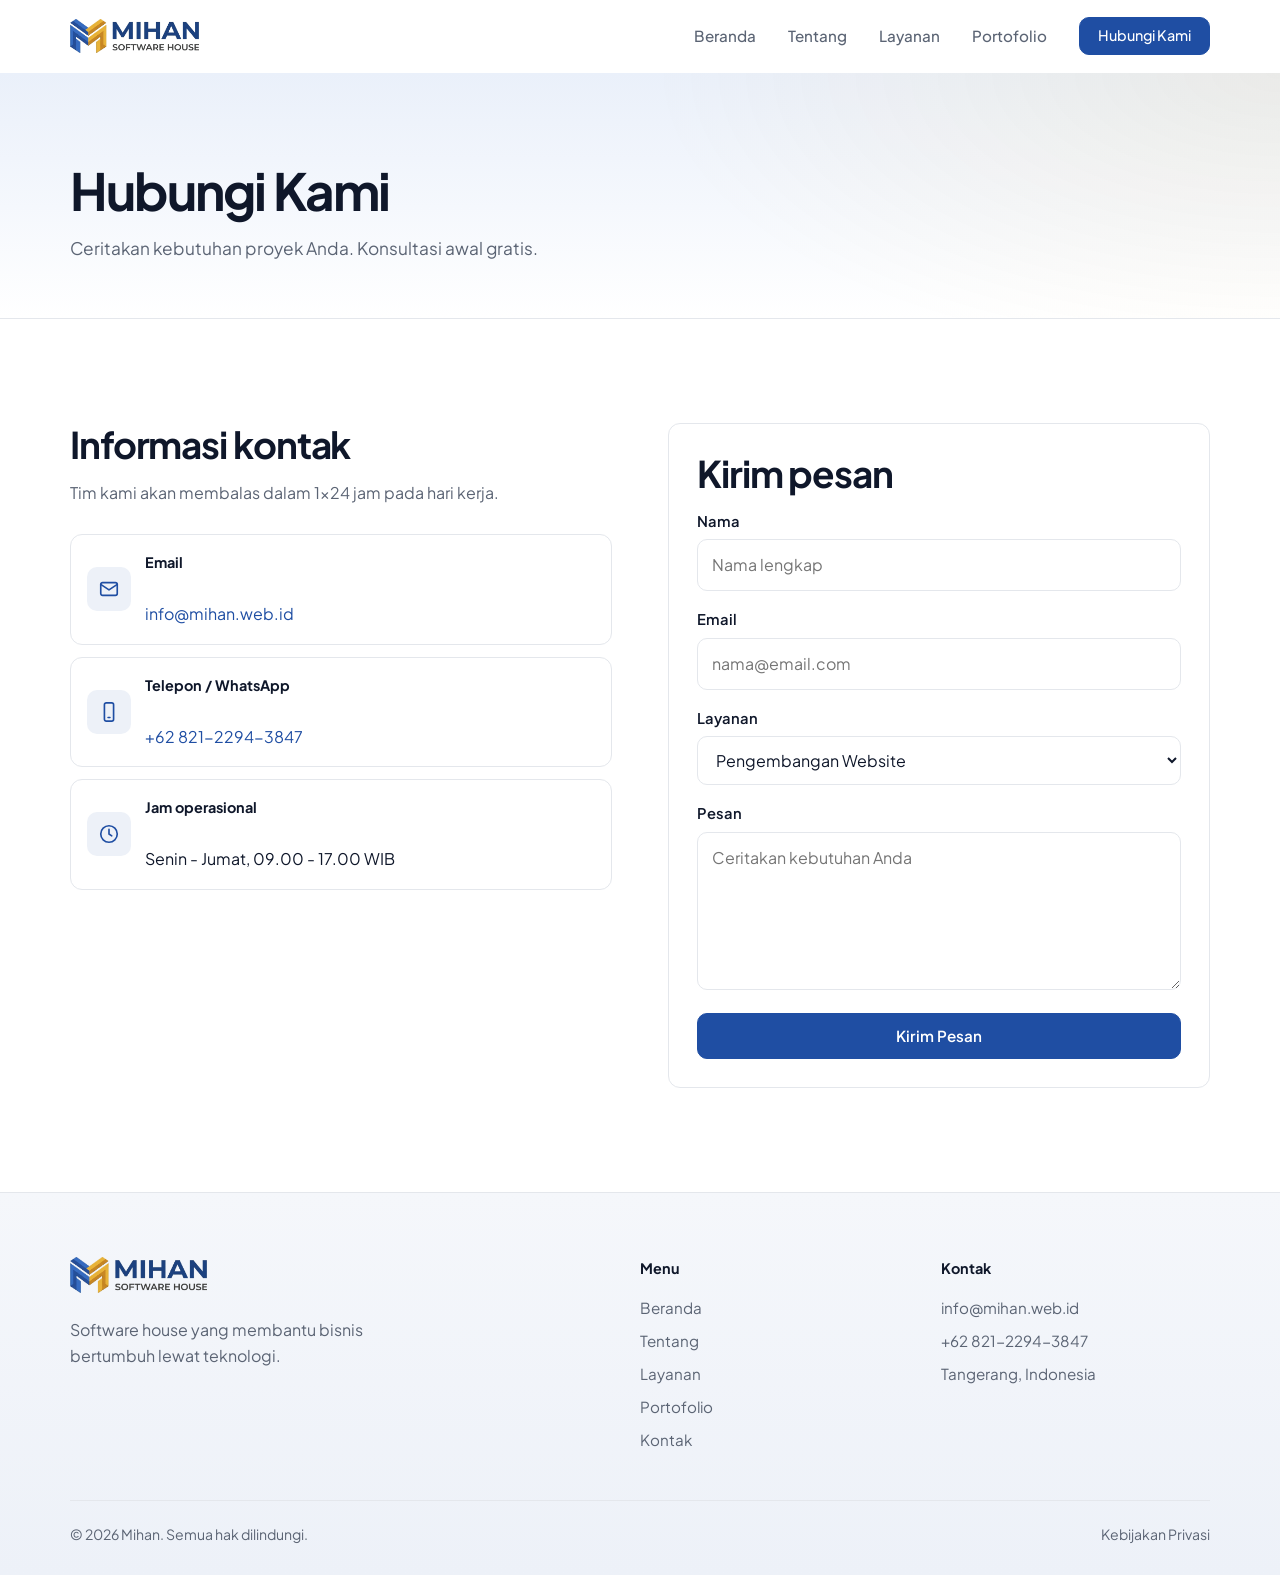
==== commit af9ca1b5: "Enhance website design and functionality across multiple pages - Updated favicon color for brand con" ====
--- a/site/kontak.html
+++ b/site/kontak.html
@@ -7,18 +7,19 @@
   <title>Kontak - Mihan</title>
   <meta name="description" content="Hubungi Mihan untuk konsultasi proyek website, aplikasi, dan sistem informasi.">
   <link rel="icon"
-    href="data:image/svg+xml,<svg xmlns='http://www.w3.org/2000/svg' viewBox='0 0 100 100'><rect width='100' height='100' rx='22' fill='%232563eb'/><text x='50' y='70' font-size='60' text-anchor='middle' fill='white' font-family='Arial' font-weight='bold'>M</text></svg>">
+    href="data:image/svg+xml,<svg xmlns='http://www.w3.org/2000/svg' viewBox='0 0 100 100'><rect width='100' height='100' rx='22' fill='%231f4ea3'/><text x='50' y='70' font-size='60' text-anchor='middle' fill='white' font-family='Arial' font-weight='bold'>M</text></svg>">
   <link rel="preconnect" href="https://fonts.googleapis.com">
   <link href="https://fonts.googleapis.com/css2?family=Plus+Jakarta+Sans:wght@400;500;600;700;800&display=swap"
     rel="stylesheet">
   <link rel="stylesheet" href="assets/style.css">
+  <script>document.documentElement.classList.add("js")</script>
 </head>
 
 <body>
 
   <header class="header">
     <div class="container nav">
-      <a href="index.html" class="logo">Mihan<span>.</span></a>
+      <a href="index.html" class="logo"><img src="assets/mihansoftwarehouse_transparent.png" alt="Mihan Software House" width="132" height="34"></a>
       <button class="nav-toggle" aria-label="Buka menu"
         aria-expanded="false"><span></span><span></span><span></span></button>
       <ul class="nav-links">
@@ -32,43 +33,43 @@
   </header>
 
   <section class="page-head">
-    <div class="container">
-      <h1>Hubungi Kami</h1>
-      <p>Ceritakan kebutuhan proyek Anda. Konsultasi awal gratis.</p>
+    <div class="container" data-reveal-group="0.08">
+      <h1 data-reveal>Hubungi Kami</h1>
+      <p data-reveal>Ceritakan kebutuhan proyek Anda. Konsultasi awal gratis.</p>
     </div>
   </section>
 
   <section class="section">
-    <div class="container split" style="align-items:start">
+    <div class="container split top">
       <!-- ===== INFO KONTAK (ganti dengan data asli) ===== -->
       <div>
         <h2>Informasi kontak</h2>
         <p>Tim kami akan membalas dalam 1x24 jam pada hari kerja.</p>
-        <div style="margin-top:24px">
-          <div class="contact-item card" style="padding:16px">
-            <div class="icon">&#9993;</div>
+        <div class="contact-list" data-reveal-group="0.08">
+          <div class="contact-item card" data-reveal>
+            <div class="icon"><svg viewBox="0 0 24 24" fill="none" stroke="currentColor" stroke-width="1.8" stroke-linecap="round" stroke-linejoin="round" aria-hidden="true"><rect x="3" y="5" width="18" height="14" rx="2"/><path d="m3 7 9 6 9-6"/></svg></div>
             <div><strong>Email</strong><br><a href="mailto:info@mihan.web.id">info@mihan.web.id</a></div>
           </div>
-          <div class="contact-item card" style="padding:16px">
-            <div class="icon">&#9743;</div>
+          <div class="contact-item card" data-reveal>
+            <div class="icon"><svg viewBox="0 0 24 24" fill="none" stroke="currentColor" stroke-width="1.8" stroke-linecap="round" stroke-linejoin="round" aria-hidden="true"><rect x="7" y="2" width="10" height="20" rx="2"/><path d="M11 18h2"/></svg></div>
             <div><strong>Telepon / WhatsApp</strong><br><a href="https://wa.me/6282122943847">+62 821-2294-3847</a>
             </div>
           </div>
-          <!-- <div class="contact-item card" style="padding:16px">
+          <!-- <div class="contact-item card" data-reveal>
             <div class="icon">&#9873;</div>
             <div><strong>Alamat</strong><br>Perumahan, Jl. Boulevard Graha Raya Cluster Fortune Garden No.D8/E12,
               RT.003/RW.003, Tajur, Kec. Ciledug, Kota Tangerang, Banten 15152</div>
           </div> -->
-          <div class="contact-item card" style="padding:16px">
-            <div class="icon">&#9719;</div>
+          <div class="contact-item card" data-reveal>
+            <div class="icon"><svg viewBox="0 0 24 24" fill="none" stroke="currentColor" stroke-width="1.8" stroke-linecap="round" stroke-linejoin="round" aria-hidden="true"><circle cx="12" cy="12" r="9"/><path d="M12 7v5l3 2"/></svg></div>
             <div><strong>Jam operasional</strong><br>Senin - Jumat, 09.00 - 17.00 WIB</div>
           </div>
         </div>
       </div>
 
       <!-- ===== FORM (sementara membuka aplikasi email, lihat assets/main.js) ===== -->
-      <div class="card">
-        <h2 style="font-size:1.4rem;margin-bottom:16px">Kirim pesan</h2>
+      <div class="card" data-reveal>
+        <h2 class="form-title">Kirim pesan</h2>
         <form id="contact-form" class="form">
           <label for="nama">Nama</label>
           <input id="nama" name="nama" type="text" required placeholder="Nama lengkap">
@@ -86,7 +87,7 @@
           </select>
           <label for="pesan">Pesan</label>
           <textarea id="pesan" name="pesan" rows="5" required placeholder="Ceritakan kebutuhan Anda"></textarea>
-          <button type="submit" class="btn btn-primary" style="width:100%;cursor:pointer">Kirim Pesan</button>
+          <button type="submit" class="btn btn-primary">Kirim Pesan</button>
         </form>
       </div>
     </div>
@@ -102,8 +103,8 @@
     <div class="container">
       <div class="footer-grid">
         <div>
-          <a href="index.html" class="logo">Mihan<span>.</span></a>
-          <p style="margin-top:12px;max-width:340px">Software house yang membantu bisnis bertumbuh lewat teknologi.</p>
+          <a href="index.html" class="logo"><img src="assets/mihansoftwarehouse_transparent.png" alt="Mihan Software House" width="140" height="36" loading="lazy"></a>
+          <p class="footer-about">Software house yang membantu bisnis bertumbuh lewat teknologi.</p>
         </div>
         <div>
           <h4>Menu</h4>
@@ -118,16 +119,20 @@
         <div>
           <h4>Kontak</h4>
           <ul>
-            <li>info@mihan.web.id</li>
-            <li>+62 821-2294-3847</li>
-            <li>Jakarta, Indonesia</li>
+            <li><a href="mailto:info@mihan.web.id">info@mihan.web.id</a></li>
+            <li><a href="https://wa.me/6282122943847">+62 821-2294-3847</a></li>
+            <li>Tangerang, Indonesia</li>
           </ul>
         </div>
       </div>
-      <div class="footer-bottom">&copy; <span id="year">2026</span> Mihan. Semua hak dilindungi.</div>
+      <div class="footer-bottom">
+        <span>&copy; <span id="year">2026</span> Mihan. Semua hak dilindungi.</span>
+        <a href="privasi.html">Kebijakan Privasi</a>
+      </div>
     </div>
   </footer>
 
+  <script src="assets/vendor/lenis.min.js"></script>
   <script src="assets/main.js"></script>
 </body>
 
--- a/site/assets/style.css
+++ b/site/assets/style.css
@@ -1,97 +1,140 @@
 /* ===== Warna & variabel utama (ubah di sini untuk ganti tema) ===== */
 :root {
-  --primary: #2563eb;
-  --primary-dark: #1d4ed8;
-  --accent: #06b6d4;
+  --primary: #1f4ea3;        /* biru logo */
+  --primary-dark: #173d82;
+  --accent: #e8b23a;         /* emas logo */
+  --accent-dark: #c9941d;
+  --navy: #0b1730;
+  --navy-2: #13213f;
   --text: #0f172a;
-  --muted: #64748b;
+  --muted: #5b6474;
   --bg: #ffffff;
-  --bg-soft: #f1f5f9;
-  --border: #e2e8f0;
-  --radius: 14px;
-  --max: 1120px;
+  --bg-soft: #f5f6f8;
+  --border: #e4e7ec;
+  --radius: 12px;
+  --max: 1180px;
+  --header-h: 72px;
+  --ease: cubic-bezier(.2, .7, .2, 1);
+  --wash: radial-gradient(900px 420px at 100% 0%, rgba(232,178,58,.09), transparent 70%),
+          linear-gradient(180deg, #eaf0fa 0%, #f5f8fd 55%, #fff 100%);
+  --mono: ui-monospace, "SFMono-Regular", Menlo, Consolas, monospace;
 }
 
 * { box-sizing: border-box; margin: 0; padding: 0; }
-html { scroll-behavior: smooth; }
 body {
   font-family: "Plus Jakarta Sans", system-ui, -apple-system, "Segoe UI", Roboto, sans-serif;
   color: var(--text);
   background: var(--bg);
   line-height: 1.65;
+  -webkit-font-smoothing: antialiased;
+  overflow-x: hidden;
 }
 img { max-width: 100%; display: block; }
 a { color: var(--primary); text-decoration: none; }
-.container { width: 100%; max-width: var(--max); margin: 0 auto; padding: 0 16px; }
+h1, h2, h3 { letter-spacing: -.025em; line-height: 1.15; }
+.container { width: 100%; max-width: var(--max); margin: 0 auto; padding: 0 20px; }
+
+/* Lenis */
+html.lenis, html.lenis body { height: auto; }
+.lenis.lenis-smooth { scroll-behavior: auto !important; }
+.lenis.lenis-stopped { overflow: hidden; }
 
 /* ===== Header / navigasi ===== */
 .header {
   position: sticky; top: 0; z-index: 50;
-  background: rgba(255,255,255,.9);
-  backdrop-filter: blur(8px);
-  border-bottom: 1px solid var(--border);
-}
-.nav { display: flex; align-items: center; justify-content: space-between; height: 68px; }
-.logo { font-weight: 800; font-size: 1.4rem; color: var(--text); letter-spacing: -.02em; }
-.logo span { color: var(--primary); }
-.nav-links { display: flex; gap: 28px; list-style: none; align-items: center; }
-.nav-links a { color: var(--muted); font-weight: 500; }
-.nav-links a:hover, .nav-links a.active { color: var(--primary); }
-.nav-toggle { display: none; background: none; border: 0; cursor: pointer; padding: 8px; }
-.nav-toggle span { display: block; width: 24px; height: 2px; background: var(--text); margin: 5px 0; }
+  background: rgba(255,255,255,.88);
+  backdrop-filter: saturate(160%) blur(10px);
+  -webkit-backdrop-filter: saturate(160%) blur(10px);
+  border-bottom: 1px solid transparent;
+  transition: border-color .3s, box-shadow .3s;
+}
+.header.scrolled { border-color: var(--border); box-shadow: 0 6px 24px -18px rgba(15,23,42,.35); }
+.nav { display: flex; align-items: center; justify-content: space-between; height: var(--header-h); }
+.logo { display: inline-flex; align-items: center; font-weight: 800; font-size: 1.4rem; color: var(--text); }
+.logo img { height: 34px; width: auto; }
+.nav-links { display: flex; gap: 32px; list-style: none; align-items: center; }
+.nav-links a { color: var(--muted); font-weight: 500; font-size: .95rem; transition: color .2s; }
+.nav-links a:hover, .nav-links a.active { color: var(--text); }
+.nav-links a.active { font-weight: 600; }
+.nav-links .btn, .nav-links .btn:hover, .nav-links .btn.active { color: #fff; padding: 9px 18px; font-size: .9rem; }
+.nav-toggle { display: none; background: none; border: 0; cursor: pointer; padding: 10px; margin-right: -10px; }
+.nav-toggle span { display: block; width: 22px; height: 2px; background: var(--text); margin: 5px 0; border-radius: 2px; transition: transform .3s var(--ease), opacity .2s; }
+.nav-toggle[aria-expanded="true"] span:nth-child(1) { transform: translateY(7px) rotate(45deg); }
+.nav-toggle[aria-expanded="true"] span:nth-child(2) { opacity: 0; }
+.nav-toggle[aria-expanded="true"] span:nth-child(3) { transform: translateY(-7px) rotate(-45deg); }
 
 /* ===== Tombol ===== */
 .btn {
-  display: inline-block; padding: 12px 24px; border-radius: 10px;
-  font-weight: 600; transition: .2s; border: 2px solid var(--primary);
-}
-.btn-primary { background: var(--primary); color: #fff; }
-.btn-primary:hover { background: var(--primary-dark); border-color: var(--primary-dark); }
-.btn-outline { color: var(--primary); background: transparent; }
-.btn-outline:hover { background: var(--primary); color: #fff; }
-.nav-links .btn { color: #fff; padding: 8px 18px; }
-
-/* ===== Hero ===== */
-.hero {
-  padding: 96px 0 80px;
-  background: radial-gradient(1000px 500px at 85% -10%, rgba(6,182,212,.18), transparent),
-              radial-gradient(800px 400px at 0% 0%, rgba(37,99,235,.14), transparent);
-}
-.hero-grid { display: grid; grid-template-columns: 1.1fr .9fr; gap: 48px; align-items: center; }
-.badge {
-  display: inline-block; padding: 6px 14px; border-radius: 999px;
-  background: rgba(37,99,235,.1); color: var(--primary); font-weight: 600; font-size: .85rem;
-  margin-bottom: 18px;
-}
-.hero h1 { font-size: clamp(2rem, 5vw, 3.4rem); line-height: 1.15; letter-spacing: -.03em; margin-bottom: 18px; }
-.hero h1 .grad {
-  background: linear-gradient(90deg, var(--primary), var(--accent));
-  -webkit-background-clip: text; background-clip: text; color: transparent;
-}
-.hero p { color: var(--muted); font-size: 1.1rem; margin-bottom: 28px; max-width: 560px; }
+  display: inline-flex; align-items: center; justify-content: center; gap: 8px;
+  padding: 13px 22px; border-radius: 10px; font: inherit; font-weight: 600; font-size: .95rem;
+  line-height: 1.2; cursor: pointer; border: 1px solid transparent;
+  transition: background .2s, color .2s, border-color .2s, transform .2s;
+}
+.btn svg { width: 16px; height: 16px; transition: transform .25s var(--ease); }
+.btn:hover svg { transform: translateX(3px); }
+.btn-primary { background: var(--primary); color: #fff; border-color: var(--primary); }
+.btn-primary:hover { background: var(--primary-dark); border-color: var(--primary-dark); color: #fff; }
+.btn-outline, .btn-ghost { background: transparent; color: var(--text); border-color: var(--border); }
+.btn-outline:hover, .btn-ghost:hover { border-color: var(--text); color: var(--text); }
+.btn-accent { background: var(--accent); color: var(--navy); border-color: var(--accent); }
+.btn-accent:hover { background: #f1c35a; border-color: #f1c35a; color: var(--navy); }
+
+/* ===== Teks pendukung ===== */
+.eyebrow {
+  display: block; font-size: .78rem; font-weight: 700; letter-spacing: .14em; text-transform: uppercase;
+  color: var(--muted); margin-bottom: 16px;
+}
+.eyebrow.line { display: flex; align-items: center; gap: 12px; }
+.eyebrow.line::before { content: ""; width: 28px; height: 2px; background: var(--accent); }
+.text-link { display: inline-flex; align-items: center; gap: 6px; font-weight: 600; color: var(--text); }
+.text-link svg { width: 16px; height: 16px; transition: transform .25s var(--ease); }
+.text-link:hover svg { transform: translateX(4px); }
+
+/* ===== Hero (beranda) ===== */
+.hero { padding: 88px 0 72px; overflow: hidden; background: var(--wash); }
+.hero-grid { display: grid; grid-template-columns: 1fr 1.1fr; gap: 56px; align-items: center; }
+.hero h1 { font-size: clamp(2.3rem, 5.2vw, 3.9rem); letter-spacing: -.04em; line-height: 1.06; margin-bottom: 22px; }
+.hero h1 em { font-style: normal; color: var(--primary); }
+.hero-lead { color: var(--muted); font-size: 1.12rem; margin-bottom: 32px; max-width: 520px; }
 .hero-actions { display: flex; gap: 12px; flex-wrap: wrap; }
-.hero-card {
-  background: #0f172a; color: #e2e8f0; border-radius: var(--radius);
-  padding: 24px; font-family: ui-monospace, "SFMono-Regular", Menlo, monospace; font-size: .9rem;
-  box-shadow: 0 30px 60px -20px rgba(15,23,42,.45);
-}
-.hero-card .dots { display: flex; gap: 6px; margin-bottom: 16px; }
-.hero-card .dots i { width: 12px; height: 12px; border-radius: 50%; background: #ef4444; }
-.hero-card .dots i:nth-child(2) { background: #f59e0b; }
-.hero-card .dots i:nth-child(3) { background: #22c55e; }
-.hero-card .k { color: #60a5fa; } .hero-card .s { color: #34d399; } .hero-card .c { color: #64748b; }
+
+.hero-visual { position: relative; padding: 0 0 56px 40px; }
+.hero-visual .browser { width: 100%; }
+.hero-visual .browser-screen { cursor: default; aspect-ratio: 16/10; }
+.hero-phone {
+  position: absolute; left: 0; bottom: 0; width: 24%; aspect-ratio: 525/1023;
+  border-radius: 22px; padding: 6px; background: var(--navy); overflow: hidden;
+  box-shadow: 0 30px 50px -24px rgba(11,23,48,.55);
+}
+.hero-phone img { width: 100%; height: 100%; object-fit: cover; object-position: top; border-radius: 17px; }
+.hero-mini {
+  position: absolute; right: -24px; bottom: 8px; width: 44%;
+  border-radius: 10px; overflow: hidden; background: #fff; border: 1px solid var(--border);
+  box-shadow: 0 30px 50px -24px rgba(11,23,48,.45);
+}
+.hero-mini img { width: 100%; aspect-ratio: 16/9; object-fit: cover; object-position: top left; }
+
+/* ===== Strip sektor ===== */
+.sectors { border-top: 1px solid var(--border); border-bottom: 1px solid var(--border); }
+.sectors .container { display: flex; align-items: center; gap: 40px; padding-top: 26px; padding-bottom: 26px; }
+.sectors p { flex: none; font-size: .85rem; color: var(--muted); max-width: 190px; line-height: 1.45; }
+.sectors ul { flex: 1; display: flex; justify-content: space-between; gap: 24px; list-style: none; flex-wrap: wrap; }
+.sectors li { font-weight: 700; font-size: 1.02rem; color: var(--text); white-space: nowrap; }
+.sectors li span { display: block; font-weight: 500; font-size: .8rem; color: var(--muted); }
 
 /* ===== Page header (halaman selain beranda) ===== */
-.page-head { padding: 72px 0 48px; background: var(--bg-soft); text-align: center; }
-.page-head h1 { font-size: clamp(1.8rem, 4vw, 2.6rem); letter-spacing: -.02em; }
-.page-head p { color: var(--muted); max-width: 620px; margin: 10px auto 0; }
+.page-head { padding: 88px 0 56px; border-bottom: 1px solid var(--border); background: var(--wash); }
+.page-head h1 { font-size: clamp(2rem, 4.6vw, 3.2rem); letter-spacing: -.035em; max-width: 760px; }
+.page-head p { color: var(--muted); max-width: 620px; margin-top: 14px; font-size: 1.08rem; }
 
 /* ===== Section umum ===== */
-.section { padding: 80px 0; }
-.section.soft { background: var(--bg-soft); }
-.section-title { text-align: center; max-width: 640px; margin: 0 auto 48px; }
-.section-title h2 { font-size: clamp(1.6rem, 3.5vw, 2.2rem); letter-spacing: -.02em; margin-bottom: 10px; }
-.section-title p { color: var(--muted); }
+.section { padding: 104px 0; }
+.section.soft { background: linear-gradient(180deg, #f1f4fa 0%, #f7f8fb 100%); }
+.section-head { display: flex; justify-content: space-between; align-items: flex-end; gap: 32px; margin-bottom: 48px; }
+.section-head h2, .section-title h2 { font-size: clamp(1.8rem, 3.6vw, 2.6rem); letter-spacing: -.035em; max-width: 620px; }
+.section-head p { color: var(--muted); max-width: 420px; }
+.section-title { max-width: 640px; margin-bottom: 48px; }
+.section-title p { color: var(--muted); margin-top: 12px; }
 
 /* ===== Kartu ===== */
 .grid { display: grid; gap: 24px; }
@@ -100,17 +143,57 @@
 .grid-4 { grid-template-columns: repeat(4, 1fr); }
 .card {
   background: #fff; border: 1px solid var(--border); border-radius: var(--radius);
-  padding: 28px; transition: .2s;
-}
-.card:hover { transform: translateY(-4px); box-shadow: 0 20px 40px -20px rgba(15,23,42,.2); }
-.card .icon {
-  width: 48px; height: 48px; border-radius: 12px; display: grid; place-items: center;
-  background: linear-gradient(135deg, var(--primary), var(--accent)); color: #fff;
-  font-size: 1.4rem; margin-bottom: 16px;
-}
+  padding: 28px; transition: border-color .25s, transform .35s var(--ease);
+}
+.card:hover { border-color: #c9ced8; }
+.card .icon, .icon {
+  width: 44px; height: 44px; border-radius: 10px; display: grid; place-items: center; flex: none;
+  background: color-mix(in srgb, var(--primary) 8%, #fff); color: var(--primary);
+  font-weight: 700; font-size: 1.1rem; margin-bottom: 18px;
+}
+.icon svg { width: 22px; height: 22px; }
 .card h3 { font-size: 1.15rem; margin-bottom: 8px; }
 .card p { color: var(--muted); }
 .card ul { color: var(--muted); padding-left: 18px; margin-top: 10px; }
+
+.team-card { text-align: center; }
+.team-card .icon { margin: 0 auto 16px; border-radius: 50%; width: 56px; height: 56px; }
+.about-logo { padding: 48px; border: 1px solid var(--border); border-radius: var(--radius); background: var(--bg-soft); }
+
+/* Layanan beranda */
+.service { display: flex; flex-direction: column; }
+.service .num { font-family: var(--mono); font-size: .8rem; color: var(--muted); margin-left: auto; }
+.service-top { display: flex; align-items: flex-start; }
+.service-tags { display: flex; flex-wrap: wrap; gap: 6px; margin-top: auto; padding-top: 20px; list-style: none; }
+.card .service-tags { padding-left: 0; }
+.service-tags li { font-size: .78rem; font-weight: 600; color: var(--muted); padding: 4px 10px; border: 1px solid var(--border); border-radius: 6px; }
+
+/* ===== Portofolio unggulan (beranda) ===== */
+.work-grid { display: grid; grid-template-columns: repeat(2, 1fr); gap: 48px 32px; }
+.work-card { display: block; color: var(--text); }
+.work-thumb {
+  position: relative; aspect-ratio: 16/10; border-radius: var(--radius); overflow: hidden;
+  background: var(--bg-soft); border: 1px solid var(--border);
+}
+.work-thumb img { width: 100%; height: 100%; object-fit: cover; object-position: top left; transition: transform .8s var(--ease); }
+.work-thumb img.center { object-position: top center; }
+.work-card:hover .work-thumb img { transform: scale(1.035); }
+.work-meta { display: flex; gap: 10px; margin: 20px 0 6px; font-size: .82rem; color: var(--muted); }
+.work-meta span + span::before { content: "·"; margin-right: 10px; }
+.work-card h3 { display: flex; align-items: center; gap: 8px; font-size: 1.35rem; margin-bottom: 6px; }
+.work-card h3 svg { width: 18px; height: 18px; opacity: .4; transition: transform .3s var(--ease), opacity .3s; }
+.work-card:hover h3 svg { transform: translate(3px, -3px); opacity: 1; }
+.work-card p { color: var(--muted); max-width: 480px; }
+
+/* ===== Proses kerja ===== */
+.steps { display: grid; grid-template-columns: repeat(4, 1fr); gap: 32px; counter-reset: step; list-style: none; }
+.steps li { position: relative; padding-top: 28px; border-top: 1px solid var(--border); }
+.steps li::before {
+  content: ""; position: absolute; top: -1px; left: 0; width: 40px; height: 2px; background: var(--accent);
+}
+.steps b { display: block; font-family: var(--mono); font-size: .8rem; font-weight: 500; color: var(--muted); margin-bottom: 14px; }
+.steps h3 { font-size: 1.15rem; margin-bottom: 8px; }
+.steps p { color: var(--muted); font-size: .95rem; }
 
 /* ===== Statistik ===== */
 .stats { text-align: center; }
@@ -118,201 +201,233 @@
 .stats span { color: var(--muted); }
 
 /* ===== Dua kolom ===== */
-.split { display: grid; grid-template-columns: 1fr 1fr; gap: 48px; align-items: center; }
-.split h2 { font-size: clamp(1.6rem, 3.5vw, 2.2rem); margin-bottom: 14px; letter-spacing: -.02em; }
+.split { display: grid; grid-template-columns: 1fr 1fr; gap: 56px; align-items: center; }
+.split.top { align-items: start; }
+.split h2 { font-size: clamp(1.6rem, 3.5vw, 2.3rem); margin-bottom: 14px; letter-spacing: -.03em; }
 .split p { color: var(--muted); margin-bottom: 14px; }
-.visual {
-  aspect-ratio: 4/3; border-radius: var(--radius);
-  background: linear-gradient(135deg, var(--primary), var(--accent));
-  display: grid; place-items: center; color: #fff; font-size: 4rem; font-weight: 800;
-}
+.visual { border-radius: var(--radius); overflow: hidden; }
 .visual img { width: 100%; height: 100%; object-fit: cover; border-radius: inherit; display: block; }
 
 /* ===== CTA ===== */
 .cta {
-  background: linear-gradient(135deg, var(--primary), var(--accent));
-  color: #fff; border-radius: 20px; padding: 56px 32px; text-align: center;
-}
-.cta h2 { font-size: clamp(1.5rem, 3.5vw, 2.1rem); margin-bottom: 10px; }
-.cta p { opacity: .9; margin-bottom: 24px; }
-.cta .btn { background: #fff; color: var(--primary); border-color: #fff; }
+  position: relative; overflow: hidden; background: var(--navy); color: #fff;
+  border-radius: 20px; padding: 72px 56px;
+  display: grid; grid-template-columns: 1fr auto; gap: 32px; align-items: end;
+}
+.cta::after { content: ""; position: absolute; left: 56px; top: 0; width: 64px; height: 3px; background: var(--accent); }
+.cta h2 { font-size: clamp(1.8rem, 3.8vw, 2.7rem); letter-spacing: -.035em; margin-bottom: 12px; max-width: 620px; }
+.cta p { color: #a9b4c9; max-width: 520px; }
+.cta .btn { background: var(--accent); color: var(--navy); border-color: var(--accent); }
+.cta .btn:hover { background: #f1c35a; border-color: #f1c35a; }
+.cta-wrap { padding-bottom: 104px; }
+.cta { background: linear-gradient(135deg, var(--navy) 0%, #142a57 100%); }
 
 /* ===== Kontak ===== */
-.contact-item { display: flex; gap: 14px; margin-bottom: 20px; }
-.contact-item .icon { flex: none; width: 44px; height: 44px; margin: 0; font-size: 1.1rem; }
-.form label { display: block; font-weight: 600; margin-bottom: 6px; font-size: .95rem; }
+.contact-list { display: grid; gap: 12px; margin-top: 28px; }
+.contact-item { display: flex; gap: 14px; align-items: center; padding: 16px; }
+.contact-item .icon { margin: 0; }
+.contact-item strong { display: block; font-size: .9rem; }
+.form-title { font-size: 1.4rem; margin-bottom: 18px; }
+.form label { display: block; font-weight: 600; margin-bottom: 6px; font-size: .92rem; }
 .form input, .form textarea, .form select {
   width: 100%; padding: 12px 14px; border: 1px solid var(--border); border-radius: 10px;
-  font: inherit; margin-bottom: 16px; background: #fff;
-}
-.form input:focus, .form textarea:focus, .form select:focus { outline: 2px solid var(--primary); border-color: transparent; }
+  font: inherit; margin-bottom: 16px; background: #fff; color: var(--text);
+}
+.form input:focus, .form textarea:focus, .form select:focus { outline: 2px solid var(--primary); outline-offset: -1px; border-color: transparent; }
+.form .btn { width: 100%; }
 .map { border: 0; width: 100%; height: 320px; border-radius: var(--radius); }
 
+/* ===== Prosa (privasi) ===== */
+.prose { max-width: 760px; }
+.prose h2 { font-size: 1.4rem; margin: 40px 0 10px; }
+.prose h2:first-child { margin-top: 0; }
+.prose p, .prose ul { color: var(--muted); margin-bottom: 14px; }
+.prose ul { padding-left: 18px; }
+
 /* ===== Footer ===== */
-.footer { background: #0f172a; color: #94a3b8; padding: 56px 0 28px; margin-top: 80px; }
-.footer .logo { color: #fff; }
-.footer-grid { display: grid; grid-template-columns: 2fr 1fr 1fr; gap: 32px; margin-bottom: 32px; }
-.footer h4 { color: #fff; margin-bottom: 12px; }
+.footer { background: linear-gradient(180deg, #f5f7fb 0%, #edf1f8 100%); color: var(--muted); padding: 64px 0 28px; border-top: 1px solid var(--border); }
+.footer .logo img { height: 36px; }
+.footer-about { margin-top: 16px; max-width: 340px; }
+.footer-grid { display: grid; grid-template-columns: 2fr 1fr 1fr; gap: 32px; margin-bottom: 40px; }
+.footer h4 { color: var(--text); margin-bottom: 14px; font-size: .9rem; }
 .footer ul { list-style: none; }
-.footer ul li { margin-bottom: 8px; }
-.footer a { color: #94a3b8; }
-.footer a:hover { color: #fff; }
-.footer-bottom { border-top: 1px solid #1e293b; padding-top: 20px; font-size: .9rem; text-align: center; }
-
-/* ===== Responsif ===== */
-@media (max-width: 900px) {
-  .hero-grid, .split { grid-template-columns: 1fr; }
-  .grid-3, .grid-4 { grid-template-columns: repeat(2, 1fr); }
-  .footer-grid { grid-template-columns: 1fr 1fr; }
-}
-@media (max-width: 720px) {
-  .nav-toggle { display: block; }
-  .nav-links {
-    display: none; position: absolute; top: 68px; left: 0; right: 0;
-    flex-direction: column; gap: 0; background: #fff; border-bottom: 1px solid var(--border);
-    padding: 8px 16px 16px;
-  }
-  .nav-links.open { display: flex; }
-  .nav-links li { width: 100%; }
-  .nav-links a { display: block; padding: 12px 0; }
-  .nav-links .btn { text-align: center; margin-top: 8px; }
-  .grid-3, .grid-4, .grid-2, .footer-grid { grid-template-columns: 1fr; }
-  .hero { padding: 64px 0 56px; }
-  .section { padding: 56px 0; }
-}
+.footer ul li { margin-bottom: 8px; font-size: .95rem; }
+.footer a { color: var(--muted); transition: color .2s; }
+.footer a:hover { color: var(--text); }
+.footer-bottom { border-top: 1px solid var(--border); padding-top: 22px; font-size: .88rem; display: flex; justify-content: space-between; gap: 12px; flex-wrap: wrap; }
+
+/* ===== Animasi muncul saat scroll =====
+   Elemen diberi atribut data-reveal (up | fade | left | right | scale).
+   Kelas .js dipasang di <head> agar konten tetap tampil jika JS mati. */
+.js [data-reveal] {
+  opacity: 0; transform: translateY(28px);
+  transition: opacity .9s var(--ease), transform .9s var(--ease);
+  transition-delay: var(--d, 0s);
+}
+.js [data-reveal="fade"] { transform: none; }
+.js [data-reveal="left"] { transform: translateX(-36px); }
+.js [data-reveal="right"] { transform: translateX(36px); }
+.js [data-reveal="scale"] { transform: scale(.96) translateY(16px); }
+.js [data-reveal].in { opacity: 1; transform: none; }
+[data-parallax] { will-change: transform; }
 
 /* ===== Portofolio ===== */
-.pf-hero {
-  position: relative; overflow: hidden; color: #fff; padding: 104px 0 88px;
-  background:
-    radial-gradient(700px 400px at 85% 10%, rgba(6,182,212,.25), transparent 70%),
-    radial-gradient(600px 400px at 10% 90%, rgba(124,58,237,.25), transparent 70%),
-    #0b1120;
-}
-.pf-hero::before {
-  content: ""; position: absolute; inset: 0; pointer-events: none;
-  background-image: linear-gradient(rgba(255,255,255,.05) 1px, transparent 1px),
-                    linear-gradient(90deg, rgba(255,255,255,.05) 1px, transparent 1px);
-  background-size: 48px 48px;
-  mask-image: radial-gradient(ellipse at 50% 30%, #000 30%, transparent 75%);
-  -webkit-mask-image: radial-gradient(ellipse at 50% 30%, #000 30%, transparent 75%);
-}
-.pf-hero .container { position: relative; }
-.pf-eyebrow {
-  display: inline-flex; align-items: center; gap: 8px; padding: 6px 14px; border-radius: 999px;
-  border: 1px solid rgba(255,255,255,.15); background: rgba(255,255,255,.05);
-  font-size: .85rem; font-weight: 600; color: #cbd5e1; margin-bottom: 22px;
-}
-.pf-eyebrow i { width: 8px; height: 8px; border-radius: 50%; background: #22c55e; box-shadow: 0 0 0 4px rgba(34,197,94,.2); }
-.pf-hero h1 { font-size: clamp(2.2rem, 6vw, 4rem); line-height: 1.08; letter-spacing: -.035em; margin-bottom: 20px; }
-.pf-hero .grad { background: linear-gradient(90deg, #60a5fa, #22d3ee, #a78bfa); -webkit-background-clip: text; background-clip: text; color: transparent; }
-.pf-hero p { color: #94a3b8; font-size: 1.1rem; max-width: 620px; margin-bottom: 44px; }
-.pf-index { display: grid; grid-template-columns: repeat(3, 1fr); gap: 16px; }
-.pf-index a {
-  display: grid; grid-template-columns: auto 1fr; column-gap: 14px; align-items: center;
-  padding: 18px 20px; border-radius: var(--radius); color: #fff;
-  border: 1px solid rgba(255,255,255,.1); background: rgba(255,255,255,.03); transition: .25s;
-}
-.pf-index a:hover { border-color: var(--c); background: rgba(255,255,255,.07); transform: translateY(-3px); }
-.pf-index b { grid-row: span 2; font-size: 1.6rem; color: var(--c); letter-spacing: -.02em; }
-.pf-index span { font-weight: 700; }
-.pf-index small { color: #94a3b8; }
-
-.pf-project { position: relative; padding: 112px 0; overflow: hidden; scroll-margin-top: 68px; }
-.pf-project::before {
-  content: ""; position: absolute; width: 640px; height: 640px; border-radius: 50%; pointer-events: none;
-  right: -200px; top: 50%; transform: translateY(-50%);
-  background: radial-gradient(circle, color-mix(in srgb, var(--c) 18%, transparent), transparent 70%);
-}
-.pf-project:nth-of-type(even)::before { right: auto; left: -200px; }
-.pf-project.dark { background: #0b0d12; color: #f1f5f9; }
-.pf-grid { position: relative; display: grid; grid-template-columns: .85fr 1.15fr; gap: 64px; align-items: center; }
+.pf-hero { padding: 96px 0 40px; background: var(--wash); }
+.pf-hero h1 { font-size: clamp(2.3rem, 5.6vw, 4.2rem); line-height: 1.04; letter-spacing: -.045em; margin-bottom: 22px; max-width: 820px; }
+.pf-hero h1 em { font-style: normal; color: var(--primary); }
+.pf-hero > .container > p { color: var(--muted); font-size: 1.1rem; max-width: 620px; margin-bottom: 56px; }
+.pf-list { list-style: none; border-bottom: 1px solid var(--border); }
+.pf-list a {
+  display: grid; grid-template-columns: 64px 1.3fr 1fr 1fr 24px; gap: 16px; align-items: center;
+  padding: 22px 8px; border-top: 1px solid var(--border); color: var(--text);
+  transition: background .25s, padding .35s var(--ease);
+}
+.pf-list a:hover { background: var(--bg-soft); padding-left: 16px; }
+.pf-list b { font-family: var(--mono); font-weight: 500; font-size: .85rem; color: var(--muted); }
+.pf-list strong { font-size: 1.15rem; letter-spacing: -.02em; }
+.pf-list span { color: var(--muted); font-size: .92rem; }
+.pf-list svg { width: 18px; height: 18px; color: var(--muted); transition: transform .3s var(--ease), color .3s; }
+.pf-list a:hover svg { transform: translateY(3px); color: var(--text); }
+
+.pf-project { position: relative; padding: 112px 0; scroll-margin-top: var(--header-h); }
+.pf-project + .pf-project:not(.dark) { border-top: 1px solid var(--border); }
+.pf-project.dark { background: var(--navy); color: #eef2f8; }
+.pf-grid { display: grid; grid-template-columns: .82fr 1.18fr; gap: 72px; align-items: center; }
+.pf-grid.flip { grid-template-columns: 1.18fr .82fr; }
 .pf-grid.flip .pf-text { order: 2; }
-.pf-num {
-  display: block; font-size: 5.5rem; font-weight: 800; line-height: 1; letter-spacing: -.05em; margin-bottom: 8px;
-  background: linear-gradient(180deg, var(--c), transparent); -webkit-background-clip: text; background-clip: text; color: transparent; opacity: .55;
-}
-.pf-tag { display: inline-block; font-size: .8rem; font-weight: 700; letter-spacing: .08em; text-transform: uppercase; color: var(--c); margin-bottom: 10px; }
-.pf-text h2 { font-size: clamp(1.7rem, 3.8vw, 2.5rem); line-height: 1.15; letter-spacing: -.03em; margin-bottom: 14px; }
-.pf-text p { color: var(--muted); margin-bottom: 20px; }
-.dark .pf-text p { color: #94a3b8; }
-.pf-feats { list-style: none; margin-bottom: 22px; }
-.pf-feats li { position: relative; padding-left: 30px; margin-bottom: 10px; font-weight: 500; }
-.pf-feats li::before {
-  content: "\2713"; position: absolute; left: 0; top: 2px; width: 20px; height: 20px; border-radius: 6px;
-  display: grid; place-items: center; font-size: .7rem; font-weight: 800; color: #fff;
-  background: linear-gradient(135deg, var(--c), var(--c2));
-}
+.pf-meta { display: flex; gap: 12px; align-items: center; font-size: .8rem; font-weight: 600; letter-spacing: .1em; text-transform: uppercase; color: var(--muted); margin-bottom: 18px; }
+.pf-meta b { font-family: var(--mono); font-weight: 500; letter-spacing: 0; color: var(--text); }
+.pf-meta b::after { content: ""; display: inline-block; vertical-align: middle; width: 24px; height: 2px; margin-left: 12px; background: var(--accent); }
+.dark .pf-meta { color: #8b97ad; }
+.dark .pf-meta b { color: #fff; }
+.pf-text h2 { font-size: clamp(1.8rem, 3.8vw, 2.6rem); letter-spacing: -.035em; margin-bottom: 16px; }
+.pf-text p { color: var(--muted); margin-bottom: 24px; }
+.dark .pf-text p { color: #a9b4c9; }
+.pf-feats { list-style: none; margin-bottom: 26px; border-top: 1px solid var(--border); }
+.pf-feats li { padding: 11px 0 11px 22px; border-bottom: 1px solid var(--border); position: relative; font-weight: 500; font-size: .95rem; }
+.pf-feats li::before { content: ""; position: absolute; left: 0; top: 50%; width: 10px; height: 2px; background: var(--accent); }
+.dark .pf-feats, .dark .pf-feats li { border-color: #22304f; }
 .pf-chips { display: flex; flex-wrap: wrap; gap: 8px; }
-.pf-chips span {
-  padding: 5px 12px; border-radius: 999px; font-size: .8rem; font-weight: 600;
-  color: var(--c); background: color-mix(in srgb, var(--c) 10%, transparent);
-  border: 1px solid color-mix(in srgb, var(--c) 25%, transparent);
-}
+.pf-chips span { padding: 4px 11px; border-radius: 6px; font-size: .78rem; font-weight: 600; color: var(--muted); border: 1px solid var(--border); }
+.dark .pf-chips span { color: #a9b4c9; border-color: #2a3858; }
 
 .pf-stage { position: relative; }
 .browser {
-  border-radius: 14px; overflow: hidden; background: #fff; border: 1px solid var(--border);
-  box-shadow: 0 40px 80px -30px color-mix(in srgb, var(--c) 45%, rgba(15,23,42,.5)), 0 0 0 1px rgba(15,23,42,.03);
-  transition: transform .5s;
-}
-.dark .browser { background: #16181f; border-color: #262a35; }
+  border-radius: 12px; overflow: hidden; background: #fff; border: 1px solid var(--border);
+  box-shadow: 0 40px 70px -36px rgba(11,23,48,.45);
+  transition: transform .6s var(--ease);
+}
+.dark .browser { background: var(--navy-2); border-color: #22304f; box-shadow: 0 40px 80px -30px rgba(0,0,0,.7); }
 .pf-stage:hover .browser { transform: translateY(-6px); }
-.browser-bar { display: flex; align-items: center; gap: 6px; padding: 11px 14px; border-bottom: 1px solid var(--border); background: var(--bg-soft); }
-.dark .browser-bar { background: #1c1f28; border-color: #262a35; }
-.browser-bar i { width: 11px; height: 11px; border-radius: 50%; background: #ef4444; }
-.browser-bar i:nth-child(2) { background: #f59e0b; }
-.browser-bar i:nth-child(3) { background: #22c55e; }
+.browser-bar { display: flex; align-items: center; gap: 6px; padding: 10px 14px; border-bottom: 1px solid var(--border); background: var(--bg-soft); }
+.dark .browser-bar { background: #172648; border-color: #22304f; }
+.browser-bar i { width: 10px; height: 10px; border-radius: 50%; background: #d6dae2; }
+.dark .browser-bar i { background: #2f3f63; }
 .browser-bar span {
-  margin-left: 12px; flex: 1; max-width: 260px; padding: 3px 12px; border-radius: 6px; font-size: .75rem;
+  margin-left: 12px; flex: 1; max-width: 260px; padding: 2px 12px; border-radius: 6px; font-size: .74rem;
   color: var(--muted); background: #fff; border: 1px solid var(--border);
-}
-.dark .browser-bar span { background: #0b0d12; border-color: #262a35; color: #64748b; }
-.browser-screen { position: relative; aspect-ratio: 16/9.6; cursor: zoom-in; background: #0b0d12; }
+  white-space: nowrap; overflow: hidden; text-overflow: ellipsis;
+}
+.dark .browser-bar span { background: var(--navy); border-color: #22304f; color: #8b97ad; }
+.browser-screen { position: relative; aspect-ratio: 16/9.6; cursor: zoom-in; background: var(--bg-soft); }
+.dark .browser-screen { background: var(--navy); }
 .browser-screen img {
   position: absolute; inset: 0; width: 100%; height: 100%; object-fit: cover; object-position: top left;
   opacity: 0; transition: opacity .6s;
 }
+.browser-screen img.center { object-position: top center; }
 .browser-screen img.active { opacity: 1; }
 .phone {
-  position: absolute; width: 27%; right: -4%; bottom: 8%; aspect-ratio: 525/1023; cursor: zoom-in;
-  border-radius: 26px; padding: 7px; background: #0f172a; overflow: hidden;
-  box-shadow: 0 30px 60px -20px rgba(76,29,149,.6); transition: transform .5s;
+  position: absolute; width: 27%; right: -4%; bottom: 10%; aspect-ratio: 525/1023; cursor: zoom-in;
+  border-radius: 26px; padding: 7px; background: var(--navy); overflow: hidden;
+  box-shadow: 0 30px 60px -24px rgba(11,23,48,.6); transition: transform .6s var(--ease);
 }
 .phone img { width: 100%; height: 100%; object-fit: cover; object-position: top; border-radius: 20px; }
-.pf-stage:hover .phone { transform: translateY(-14px) rotate(-2deg); }
+.pf-stage:hover .phone { transform: translateY(-12px); }
 .with-phone .browser { margin-right: 14%; }
-.pf-tabs { display: inline-flex; gap: 4px; margin-top: 22px; padding: 4px; border-radius: 999px; background: var(--bg-soft); border: 1px solid var(--border); }
-.dark .pf-tabs { background: #16181f; border-color: #262a35; }
+.pf-tabs { display: inline-flex; gap: 4px; margin-top: 22px; padding: 4px; border-radius: 10px; background: var(--bg-soft); border: 1px solid var(--border); }
+.dark .pf-tabs { background: var(--navy-2); border-color: #22304f; }
 .pf-tabs button {
   border: 0; background: none; font: inherit; font-size: .85rem; font-weight: 600; cursor: pointer;
-  padding: 7px 16px; border-radius: 999px; color: var(--muted); transition: .2s;
-}
-.pf-tabs button.active { color: #fff; background: linear-gradient(135deg, var(--c), var(--c2)); }
-
-.reveal { opacity: 0; transform: translateY(32px); transition: opacity .8s, transform .8s; }
-.reveal.in { opacity: 1; transform: none; }
-.pf-stage.reveal { transition-delay: .15s; }
-@media (prefers-reduced-motion: reduce) {
-  .reveal { opacity: 1; transform: none; transition: none; }
-  .browser, .phone, .browser-screen img { transition: none; }
-}
-
-.lightbox { position: fixed; inset: 0; z-index: 100; background: rgba(2,6,23,.92); display: grid; place-items: center; padding: 24px; cursor: zoom-out; }
+  padding: 7px 16px; border-radius: 7px; color: var(--muted); transition: background .2s, color .2s;
+}
+.pf-tabs button:hover { color: var(--text); }
+.dark .pf-tabs button:hover { color: #fff; }
+.pf-tabs button.active { color: #fff; background: var(--navy); }
+.dark .pf-tabs button.active { color: var(--navy); background: #fff; }
+
+.lightbox { position: fixed; inset: 0; z-index: 100; background: rgba(5,10,24,.92); display: grid; place-items: center; padding: 24px; cursor: zoom-out; }
 .lightbox[hidden] { display: none; }
 .lightbox img { max-width: 100%; max-height: 100%; width: auto; border-radius: 10px; }
 .lightbox-close { position: absolute; top: 12px; right: 20px; background: none; border: 0; color: #fff; font-size: 2.4rem; cursor: pointer; line-height: 1; }
 
+/* ===== Responsif ===== */
+@media (max-width: 1024px) {
+  .hero-grid { gap: 40px; }
+  .hero-mini { right: 0; }
+  .steps { grid-template-columns: repeat(2, 1fr); gap: 40px 32px; }
+  .sectors .container { flex-direction: column; align-items: flex-start; gap: 18px; }
+  .sectors p { max-width: none; }
+  .sectors ul { width: 100%; justify-content: flex-start; gap: 20px 40px; }
+}
 @media (max-width: 900px) {
-  .pf-grid { grid-template-columns: 1fr; gap: 40px; }
+  .hero { padding: 64px 0 56px; }
+  .hero-grid, .split { grid-template-columns: 1fr; }
+  .hero-visual { max-width: 640px; }
+  .grid-3, .grid-4 { grid-template-columns: repeat(2, 1fr); }
+  .footer-grid { grid-template-columns: 1fr 1fr; }
+  .footer-grid > :first-child { grid-column: 1 / -1; }
+  .section-head { flex-direction: column; align-items: flex-start; }
+  .cta { grid-template-columns: 1fr; padding: 56px 32px; }
+  .cta::after { left: 32px; }
+  .pf-grid, .pf-grid.flip { grid-template-columns: 1fr; gap: 44px; }
   .pf-grid.flip .pf-text { order: 0; }
   .pf-project { padding: 80px 0; }
+  .pf-list a { grid-template-columns: 48px 1fr 1fr 24px; }
+  .pf-list a > span:nth-of-type(2) { display: none; }
 }
 @media (max-width: 720px) {
-  .pf-hero { padding: 72px 0 56px; }
-  .pf-index { grid-template-columns: 1fr; }
-  .pf-num { font-size: 4rem; }
+  :root { --header-h: 64px; }
+  .logo img { height: 30px; }
+  .nav-toggle { display: block; }
+  .nav-links {
+    position: absolute; top: var(--header-h); left: 0; right: 0;
+    flex-direction: column; align-items: stretch; gap: 0; background: #fff; border-bottom: 1px solid var(--border);
+    padding: 8px 20px 20px; box-shadow: 0 20px 30px -20px rgba(15,23,42,.25);
+    opacity: 0; visibility: hidden; transform: translateY(-8px);
+    transition: opacity .25s, transform .3s var(--ease), visibility .25s;
+  }
+  .nav-links.open { opacity: 1; visibility: visible; transform: none; }
+  .nav-links li { width: 100%; }
+  .nav-links a { display: block; padding: 13px 0; font-size: 1rem; border-bottom: 1px solid var(--border); }
+  .nav-links li:nth-last-child(2) a { border-bottom: 0; }
+  .nav-links .btn { display: flex; margin-top: 10px; padding: 13px 18px; border-bottom: 0; }
+  .grid-3, .grid-4, .grid-2, .work-grid, .steps { grid-template-columns: 1fr; }
+  .work-grid { gap: 40px; }
+  .section { padding: 72px 0; }
+  .cta-wrap { padding-bottom: 72px; }
+  .hero-visual { padding: 0 0 40px 24px; }
+  .hero-phone { border-radius: 16px; padding: 4px; }
+  .hero-phone img { border-radius: 13px; }
+  .page-head { padding: 64px 0 40px; }
+  .footer-grid { grid-template-columns: 1fr 1fr; }
+  .pf-hero { padding: 64px 0 24px; }
+  .pf-list a { grid-template-columns: 36px 1fr 20px; gap: 12px; padding: 18px 4px; }
+  .pf-list a > span { display: none; }
   .phone { right: 0; width: 30%; border-radius: 18px; padding: 5px; }
   .phone img { border-radius: 14px; }
   .pf-tabs { display: flex; width: fit-content; max-width: 100%; }
-}
+  .pf-tabs button { padding: 7px 12px; }
+}
+@media (max-width: 420px) {
+  .container { padding: 0 16px; }
+  .hero-actions { flex-direction: column; }
+  .hero-actions .btn { width: 100%; }
+  .cta { padding: 48px 24px; }
+  .cta::after { left: 24px; }
+  .footer-grid { grid-template-columns: 1fr; }
+}
+@media (prefers-reduced-motion: reduce) {
+  .js [data-reveal] { opacity: 1; transform: none; transition: none; }
+  *, *::before, *::after { transition-duration: .01ms !important; }
+}
